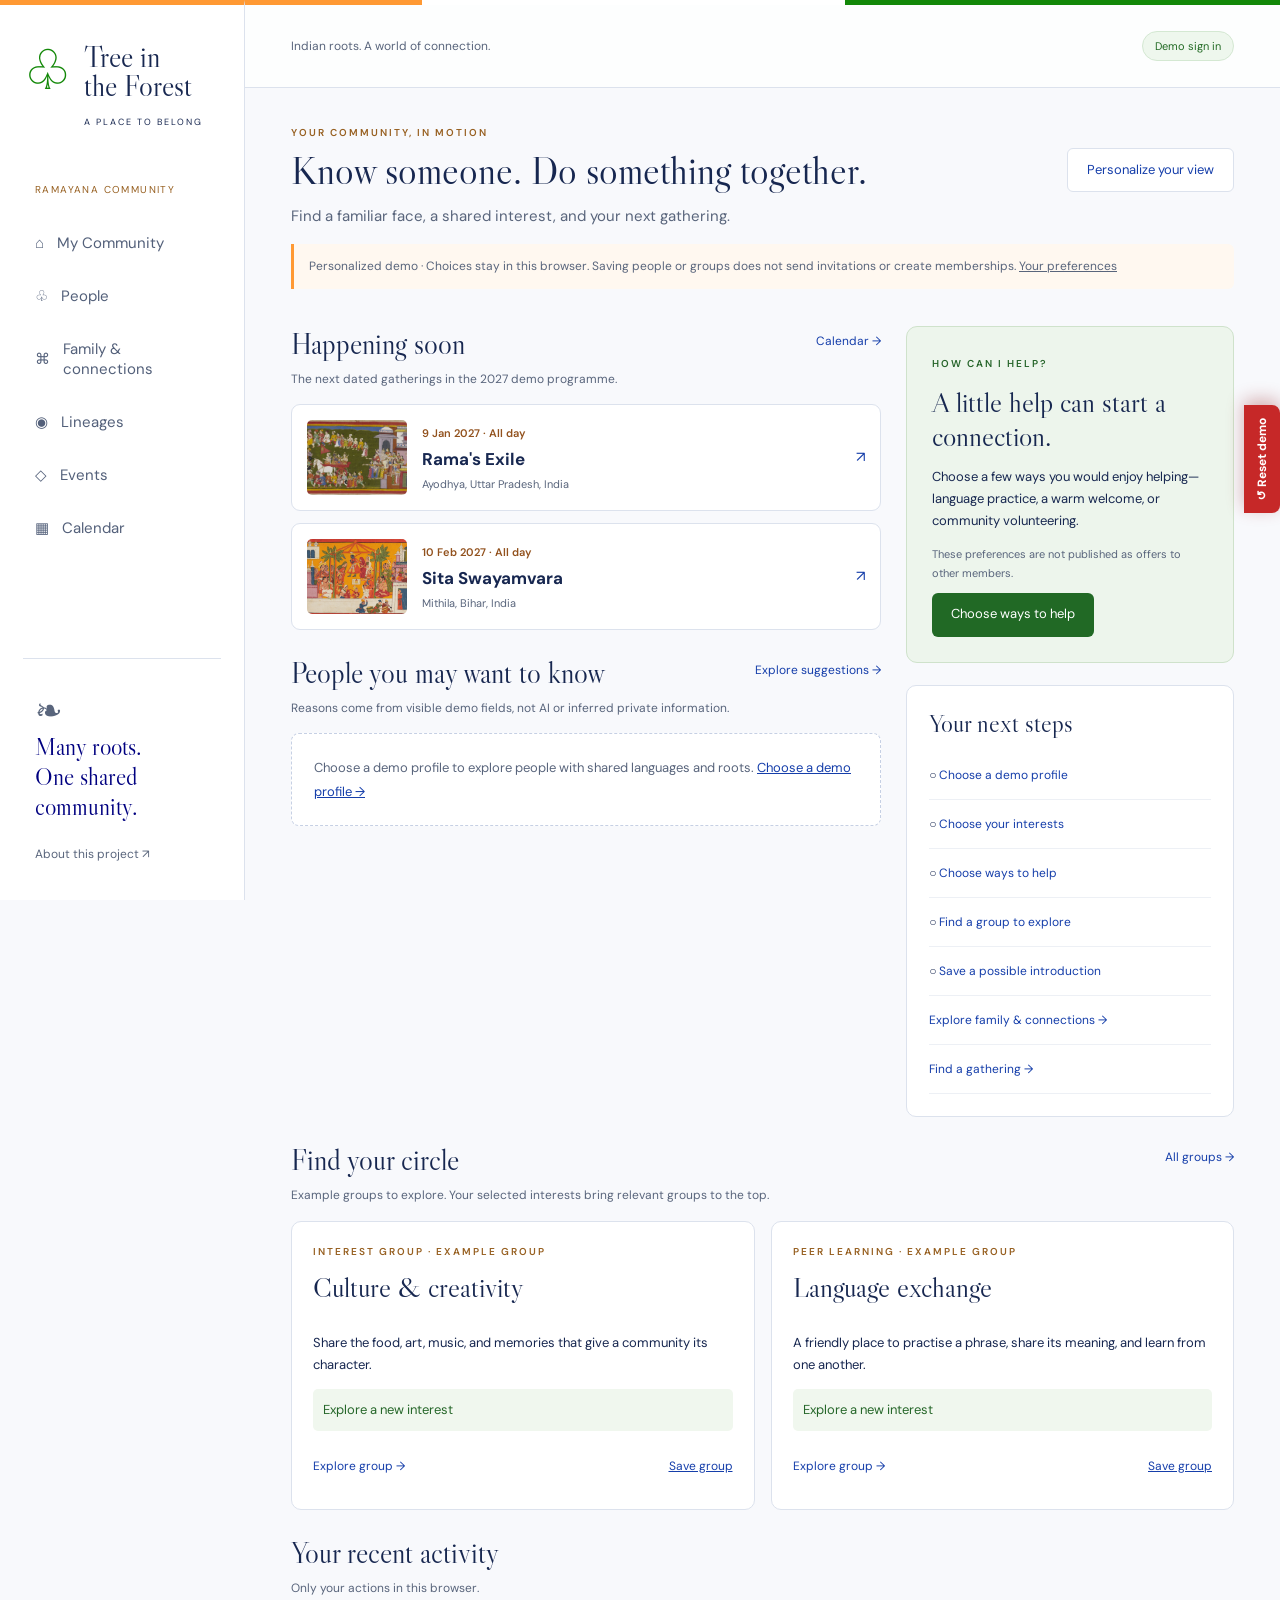
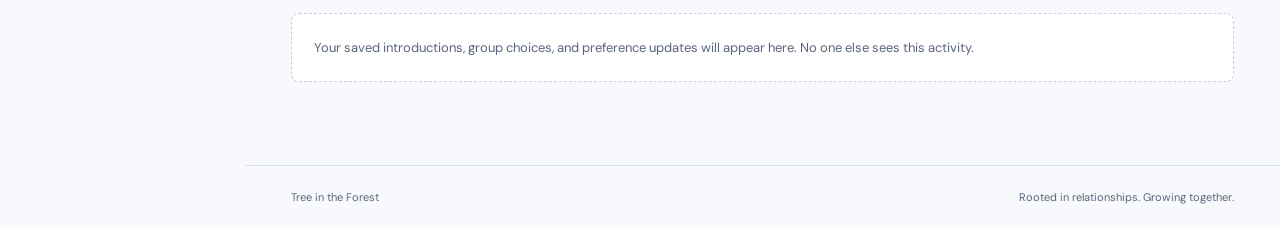
==== index.html @ f49276db "Publish simulated member sessions and resettable demo profile" ====
<!doctype html>
<html lang="en"><head><meta charset="utf-8"><meta name="viewport" content="width=device-width, initial-scale=1"><meta name="theme-color" content="#153eaa"><meta name="description" content="Tree in the Forest — explore people, relationships, and gatherings through a Ramayana community demo."><title>Tree in the Forest · Community</title><link rel="icon" href="./favicon.svg" type="image/svg+xml"><link rel="stylesheet" href="./styles.css"><script src="./community-core.js" defer></script><script src="./engagement.js" defer></script><script src="./app.js" defer></script></head>
<body><a class="skip" href="#main">Skip to content</a><button class="reset-tab" id="reset-demo-tab" type="button" title="Clear this browser's simulated session and return to the original demo baseline">↺ <span>Reset demo</span></button><aside class="sidebar"><a href="#home" class="brand"><span class="brand-icon">♧</span><span>Tree in<br>the Forest<small>A PLACE TO BELONG</small></span></a><div class="community-label">RAMAYANA COMMUNITY</div><nav aria-label="Main navigation"><a href="#home">⌂ <span>My Community</span></a><a href="#people">♧ <span>People</span></a><a href="#connections">⌘ <span>Family & connections</span></a><a href="#groups">◉ <span>Lineages</span></a><a href="#events">◇ <span>Events</span></a><a href="#calendar">▦ <span>Calendar</span></a></nav><div class="sidebar-bottom"><span class="seed">❧</span><p>Many roots.<br>One shared community.</p><a href="#about">About this project ↗</a></div></aside><div class="workspace"><header><span>Indian roots. A world of connection.</span><a href="#login" class="demo-pill" id="demo-auth-link"><i></i> Demo sign in</a></header><main id="main" tabindex="-1"><p>Loading your community…</p></main><footer>Tree in the Forest <span>Rooted in relationships. Growing together.</span></footer></div></body></html>
---- styles.css ----
@import url('https://fonts.googleapis.com/css2?family=DM+Sans:wght@400;500;600;700&family=Libre+Caslon+Display&display=swap');
:root{--green:#244d3e;--ink:#263e34;--muted:#68746b;--line:#dfe4da;--paper:#f7f8f2;--cream:#eef1e5}*{box-sizing:border-box}body{margin:0;background:var(--paper);color:var(--ink);font:15px 'DM Sans',sans-serif}a{color:inherit;text-decoration:none}button,input,select{font:inherit}button,a,input,select{touch-action:manipulation}button{cursor:pointer}button:focus-visible,a:focus-visible,input:focus-visible,select:focus-visible{outline:3px solid #ac713f;outline-offset:4px}.sidebar{width:245px;position:fixed;inset:0 auto 0 0;padding:38px 23px;background:#f0f2e9;border-right:1px solid var(--line);display:flex;flex-direction:column}.brand{display:flex;gap:12px;font-family:'Libre Caslon Display',Georgia,serif;font-size:29px;line-height:1}.brand-icon{font-size:55px}.brand small{display:block;font:9px 'DM Sans',sans-serif;letter-spacing:2px;margin-top:15px}.community-label{font-size:10px;letter-spacing:1.4px;margin:55px 12px 18px;color:var(--muted)}nav a{display:flex;align-items:center;gap:13px;padding:14px 12px;margin:5px 0;border-radius:7px;color:#59665c}nav a.active{background:#dfe7d7;color:var(--green);font-weight:600}.sidebar-bottom{margin-top:auto;padding:30px 12px 0;border-top:1px solid var(--line);font-size:12px;color:var(--muted)}.sidebar-bottom p{font:24px/1.25 'Libre Caslon Display',Georgia,serif;color:var(--green)}.seed{font-size:33px}.workspace{margin-left:245px}header{height:83px;border-bottom:1px solid var(--line);padding:0 46px;display:flex;align-items:center;justify-content:space-between;font-size:12px;color:var(--muted)}.demo-pill,.tag{border:1px solid #d7dfcf;border-radius:30px;padding:7px 12px;font-size:11px;background:#eff3e8}.demo-pill i{display:inline-block;width:6px;height:6px;background:#6b8653;border-radius:50%;margin-right:6px}main{max-width:1400px;margin:auto;padding:38px 46px 70px;min-height:80vh}.eyebrow{font-size:10px;font-weight:600;letter-spacing:2px;text-transform:uppercase;color:#687958}h1,h2,h3,p{margin-top:0}h1{font:48px/1.1 'Libre Caslon Display',Georgia,serif;margin-bottom:12px}h2{font:30px 'Libre Caslon Display',Georgia,serif;margin-bottom:8px}h3{font-size:16px}.sub{color:var(--muted);line-height:1.7}.hero{margin-top:28px;background:#e7ecd9;min-height:270px;border:1px solid #dce3ce;border-radius:12px;display:flex;overflow:hidden;position:relative;padding:35px}.hero-copy{position:relative;z-index:1;width:60%}.hero h2{font-size:43px;max-width:400px}.hero p{font-size:13px;max-width:370px;line-height:1.8}.button{display:inline-block;border:0;border-radius:6px;padding:12px 19px;background:var(--green);color:white;font-size:12px}.button.secondary{background:white;border:1px solid var(--line);color:var(--green)}.forest{position:absolute;right:0;bottom:-4px;width:46%;height:100%;color:#527252}.stats{display:grid;grid-template-columns:repeat(4,1fr);margin:24px 0 38px;border:1px solid var(--line);background:#fff;border-radius:10px}.stat{padding:21px 24px;border-right:1px solid var(--line)}.stat:last-child{border:0}.stat strong{display:block;font:33px 'Libre Caslon Display',Georgia,serif}.stat span{font-size:11px;color:var(--muted)}.section-head{display:flex;align-items:center;justify-content:space-between;gap:16px;margin:32px 0 18px}.section-head a{font-size:12px}.cards{display:grid;grid-template-columns:repeat(3,minmax(0,1fr));gap:16px}.person,.event,.group{background:#fff;border:1px solid var(--line);border-radius:10px;padding:24px;text-align:left;transition:transform .2s,border-color .2s}.person:hover,.event:hover,.group:hover{transform:translateY(-3px);border-color:#82977b}.avatar{width:52px;height:52px;display:flex;align-items:center;justify-content:center;border-radius:50%;background:#e8eddd;color:#476044;font:23px Georgia,serif;margin-bottom:18px}.person:nth-child(3n+2) .avatar{background:#f0e6dc;color:#8b6546}.person:nth-child(3n) .avatar{background:#e4e9ed;color:#54677a}.person h3{margin-bottom:6px}.person p{font-size:12px;color:var(--muted);margin-bottom:15px}.person .origin{border-top:1px solid #edf0e8;padding-top:15px;font-size:11px;line-height:1.6}.card-bottom{margin-top:17px;font-size:11px;color:#607650;display:flex;justify-content:space-between}.two-col{display:grid;grid-template-columns:1.5fr 1fr;gap:24px}.event{display:flex;gap:18px;margin-bottom:12px;padding:20px}.event-symbol{padding:15px;background:#f0eadd;border-radius:6px;align-self:start;font-size:22px;color:#8a714b}.event h3{margin:0 0 8px}.event p{font-size:12px;color:var(--muted);margin:0 0 8px}.note{padding:24px;background:#edf0e3;border-radius:10px;font-size:13px;line-height:1.8}.filters{display:flex;gap:12px;margin:26px 0;flex-wrap:wrap}input,select{border:1px solid #cfd8c8;background:white;padding:13px;border-radius:6px;color:var(--ink)}input{flex:1;min-width:190px}.results{font-size:12px;color:var(--muted);margin-bottom:18px}.pagination{display:flex;align-items:center;justify-content:center;gap:20px;margin-top:25px}button:disabled{opacity:.4;cursor:default}.edge{padding:18px;background:white;border:1px solid var(--line);margin-bottom:10px;border-radius:8px;line-height:1.7}.edge small{display:block;color:var(--muted);font-size:11px}.edge a{text-decoration:underline}.edge-type{font-size:11px;color:#727d5f;padding:0 12px}dialog{border:1px solid var(--line);border-radius:14px;padding:36px;max-width:650px;width:calc(100% - 32px);max-height:85vh;color:var(--ink)}dialog::backdrop{background:#142c2266;backdrop-filter:blur(3px)}.close{position:absolute;right:15px;top:10px;border:0;background:none;font-size:28px;color:var(--green)}dl{display:grid;grid-template-columns:110px 1fr;gap:12px;font-size:13px;line-height:1.6}dt{color:var(--muted)}dd{margin:0}footer{border-top:1px solid var(--line);padding:24px 46px;font-size:11px;color:var(--muted);display:flex;justify-content:space-between}.skip{position:fixed;top:-60px;background:white;padding:10px;z-index:10}.skip:focus{top:0}.empty{padding:45px;text-align:center;border:1px dashed var(--line);grid-column:1/-1}.about{max-width:760px;line-height:1.9}.about h2{margin-top:30px}@media(min-width:1450px){main{padding-top:50px}.hero{min-height:310px}}@media(max-width:1050px){.sidebar{width:205px;padding:28px 14px}.workspace{margin-left:205px}main{padding:30px 25px}.cards{grid-template-columns:repeat(2,minmax(0,1fr))}.two-col{grid-template-columns:1fr}.hero-copy{width:70%}.forest{opacity:.6}.stat{padding:18px 15px}}@media(max-width:700px){.sidebar{position:static;width:auto;padding:18px}.brand{font-size:23px}.brand-icon{font-size:42px}.brand small{margin-top:7px}.community-label,.sidebar-bottom{display:none}nav{display:flex;overflow:auto;margin-top:15px}nav a{white-space:nowrap;font-size:12px;padding:10px}nav a span{display:inline}.workspace{margin:0}header{height:55px;padding:0 20px}main{padding:28px 20px 45px}h1{font-size:39px}.hero{padding:25px;min-height:295px}.hero-copy{width:100%}.hero h2{font-size:37px}.forest{opacity:.15;width:80%}.stats{grid-template-columns:repeat(2,1fr)}.stat:nth-child(2){border-right:0}.stat:nth-child(-n+2){border-bottom:1px solid var(--line)}.cards{grid-template-columns:1fr}.section-head h2{font-size:27px}footer{padding:20px;gap:20px;line-height:1.6}.filters{flex-direction:column}dl{grid-template-columns:90px 1fr}}
/* Indian tricolour accents, with Indian blue as the primary interaction colour. */
:root{--green:#153eaa;--ink:#172750;--muted:#59657c;--line:#dce2ed;--paper:#f8f9fc;--cream:#fff3e6;--saffron:#ff9933;--india-green:#138808;--navy:#000080}
body{border-top:5px solid transparent;border-image:linear-gradient(90deg,#ff9933 0 33%,#fff 33% 66%,#138808 66%) 1}.sidebar{background:#fff;border-top:5px solid var(--saffron)}.brand-icon{color:var(--india-green)}.community-label,.eyebrow{color:#976021}nav a{color:#53607a}nav a.active{background:#edf2ff;color:var(--green);box-shadow:inset 3px 0 var(--green)}nav a:hover{background:#f3f5fb}.sidebar-bottom p{color:var(--navy)}header{background:#ffffffc9}.demo-pill,.tag{background:#eef7ed;color:#226a24;border-color:#d4e8d2}.demo-pill i{background:var(--india-green)}h1{max-width:880px}.hero{background:var(--navy);color:#fff;padding:0;min-height:320px;border:0;box-shadow:0 16px 45px #00008015}.hero-copy{width:56%;padding:35px}.hero .eyebrow{color:#ffb568}.hero h2{font-size:46px}.hero .button{background:var(--saffron);color:#172750;font-weight:700}.hero-art{position:absolute;right:0;top:0;width:44%;height:100%;object-fit:cover;object-position:center}.hero-copy:after{content:'';position:absolute;right:-25px;top:0;height:100%;width:50px;background:var(--navy);clip-path:polygon(0 0,100% 0,0 100%)}.button{font-size:13px;min-height:44px;transition:background .2s,transform .2s}.button:hover{background:#092c88;transform:translateY(-1px)}.button.secondary:hover{background:#edf2ff}.hero .button:hover{background:#ffb76f}.welcome-path{display:flex;align-items:center;gap:18px;padding:24px 0;border-bottom:1px solid var(--line);flex-wrap:wrap}.welcome-path>div{flex:1;min-width:220px}.welcome-path strong{font-size:15px}.welcome-path p{font-size:12px;color:var(--muted);margin:6px 0 0}.welcome-path>a{font-size:12px;color:var(--green);padding:10px 0;font-weight:600}.stat strong{color:var(--green)}.stat:first-child{border-top:3px solid var(--saffron)}.stat:nth-child(2){border-top:3px solid var(--green)}.stat:nth-child(3){border-top:3px solid var(--india-green)}.stat:nth-child(4){border-top:3px solid var(--saffron)}.avatar{background:#edf2ff;color:var(--green)}.person:nth-child(3n+2) .avatar{background:#fff1df;color:#9b5714}.person:nth-child(3n) .avatar{background:#ecf7e9;color:#23732a}.person:hover,.group:hover,.event:hover{border-color:#91a9e9;box-shadow:0 8px 24px #1739850c}.card-bottom{color:var(--green)}.note{background:#eef3ff;border:1px solid #dde6fa}.edge-type{color:var(--green)}.event-grid{display:grid;grid-template-columns:repeat(2,minmax(0,1fr));gap:24px}.event{display:block;padding:0;overflow:hidden;margin:0 0 18px}.event-image{display:block;position:relative;overflow:hidden;aspect-ratio:16/9;background:#e9edf4}.event-image img{width:100%;height:100%;object-fit:cover;transition:transform .4s}.event:hover img{transform:scale(1.035)}.image-label{position:absolute;bottom:14px;left:16px;background:#000080;color:white;font-size:9px;font-weight:600;letter-spacing:1.5px;padding:7px 10px;border-radius:3px}.event-body{padding:23px}.event h3{font:28px 'Libre Caslon Display',Georgia,serif}.event h3 a:hover{text-decoration:underline}.event .event-date{color:#96501a;font-size:12px;font-weight:600;margin-bottom:12px}.event-date span{color:var(--muted);font-weight:400}.event .card-bottom{padding-top:14px;border-top:1px solid var(--line);gap:12px}.schedule-note{font-size:13px;color:var(--muted);display:flex;align-items:center;gap:8px}.event-filters{align-items:center;justify-content:space-between;background:white;border:1px solid var(--line);padding:16px;border-radius:10px}.event-filters label{display:flex;align-items:center;gap:12px;font-size:13px}.saved-filter input{min-width:20px;width:20px;height:20px;accent-color:var(--green)}.calendar-month{margin:30px 0 40px}.calendar-month h2{padding-bottom:12px;border-bottom:2px solid var(--saffron)}.calendar-month h2 span{color:var(--muted);font-size:20px}.agenda-row{display:flex;align-items:center;gap:20px;padding:17px 0;border-bottom:1px solid var(--line)}.agenda-row:hover{background:#edf2ff}.agenda-row time{font-size:28px;color:var(--green);text-align:center;min-width:55px}.agenda-row time small{display:block;font-size:11px;text-transform:uppercase}.agenda-row img{object-fit:cover;border-radius:6px}.agenda-row h3{margin:0 0 6px}.agenda-row p{font-size:12px;color:var(--muted);margin:0}.agenda-row>span{margin-left:auto}.event-art{margin:25px 0}.event-art img{display:block;width:100%;height:440px;object-fit:contain;background:#f0eee9;border-radius:12px}.event-art figcaption{font-size:11px;color:var(--muted);margin-top:10px}.event-detail-grid{display:grid;grid-template-columns:1.2fr 1fr;gap:30px;margin:30px 0}.date-chips{display:flex;flex-wrap:wrap;gap:10px;margin:20px 0}.date-chips time{padding:10px 13px;background:#fff;border:1px solid var(--line);border-left:3px solid var(--india-green);border-radius:5px;font-size:12px}.inline-help{display:flex;gap:8px;align-items:center;font-size:13px;color:var(--muted)}.help-wrap{position:relative;display:inline-flex;vertical-align:middle}.help{width:30px;height:30px;border:1px solid #bcc9e8;border-radius:50%;color:var(--green);background:#fff;font-size:13px;font-weight:bold}.tooltip{position:absolute;top:calc(100% + 9px);left:0;width:250px;max-width:70vw;padding:13px 15px;background:#142451;color:white;border-radius:7px;box-shadow:0 8px 24px #0002;font-size:12px;line-height:1.7;font-weight:400;z-index:20;visibility:hidden;opacity:0;transition:opacity .15s}.help-wrap:not(.dismissed):hover .tooltip,.help-wrap:not(.dismissed):focus-within .tooltip,.help[aria-expanded=true]+.tooltip{visibility:visible;opacity:1}.event-filters .tooltip{left:auto;right:0}main{animation:appear .35s ease-out}@keyframes appear{from{opacity:.7;transform:translateY(7px)}to{opacity:1;transform:translateY(0)}}@media(max-width:1050px){.hero h2{font-size:39px}.hero-copy{padding:27px}.event-detail-grid{grid-template-columns:1fr}.two-col .event-image{aspect-ratio:2/1}}@media(max-width:700px){.hero{display:flex;flex-direction:column}.hero-copy{width:100%;padding:25px}.hero-copy:after{display:none}.hero-art{position:static;width:100%;height:210px}.hero h2{font-size:39px}.welcome-path{gap:6px 20px}.welcome-path>div{flex-basis:100%;margin-bottom:10px}.event-grid{grid-template-columns:1fr}.event-filters{align-items:stretch;gap:16px}.event-filters .help-wrap{align-self:start}.event-filters .tooltip{left:0;right:auto}.event-art img{height:280px}.agenda-row{gap:10px}.agenda-row img{width:65px;height:55px}.agenda-row time{min-width:42px}.agenda-row h3{font-size:14px}.agenda-row p{font-size:11px}.schedule-note{flex-wrap:wrap}.hero h2{max-width:none}.event-detail-grid .tooltip{left:auto;right:0}}@media(prefers-reduced-motion:reduce){*,*:before,*:after{animation:none!important;transition:none!important;scroll-behavior:auto!important}.person:hover,.event:hover,.group:hover,.button:hover{transform:none}.event:hover img{transform:none}}
/* Phase 1: working community dashboard, reusing the established palette. */
.dashboard-heading{display:flex;align-items:start;justify-content:space-between;gap:24px}.dashboard-heading h1{font-size:39px;max-width:610px}.dashboard-heading .button{flex-shrink:0;margin-top:22px}.demo-context{font-size:12px;line-height:1.7;color:var(--muted);padding:12px 15px;border-left:3px solid #ff9933;background:#fff8f0;border-radius:0 6px 6px 0}.demo-context a{text-decoration:underline;white-space:nowrap}.storage-status{font-size:12px;color:var(--green);line-height:1.6}.storage-status:empty{display:none}.dashboard-layout{display:grid;grid-template-columns:minmax(0,1.8fr) minmax(250px,1fr);gap:25px;align-items:start}.dashboard-section{min-width:0}.dashboard-section .section-head{align-items:start;margin:25px 0 15px}.dashboard-section .section-head h2{font-size:29px}.dashboard-section .section-head p{font-size:12px;line-height:1.6;color:var(--muted);margin:6px 0 0;max-width:560px}.dashboard-section .section-head>a{flex-shrink:0;padding-top:7px;color:var(--green)}.dashboard-aside{padding-top:25px}.suggestion-grid{display:grid;grid-template-columns:repeat(2,minmax(0,1fr));gap:16px}.suggestion-card,.community-group-card,.saved-introduction{background:#fff;padding:21px;border:1px solid var(--line);border-radius:10px;min-width:0}.member-heading{display:flex;align-items:center;gap:12px}.member-heading .avatar{width:43px;height:43px;font-size:18px;flex-shrink:0;margin:0}.member-heading h3{font-size:15px;margin:0 0 5px}.member-heading p{font-size:11px;color:var(--muted);margin:0}.match-reasons{padding-left:18px;color:#52617c;font-size:12px;line-height:1.8;margin:18px 0}.action-row{display:flex;align-items:center;gap:12px;flex-wrap:wrap}.action-row>a{font-size:12px;color:var(--green)}.text-button{background:none;border:0;color:var(--green);text-decoration:underline;font-size:12px;padding:10px 0;min-height:44px;text-align:left}.next-event{display:flex;align-items:center;gap:15px;background:white;padding:15px;border:1px solid var(--line);border-radius:9px;margin-bottom:12px;transition:border-color .2s}.next-event:hover{border-color:var(--green)}.next-event img{object-fit:cover;border-radius:5px;flex-shrink:0}.next-event time{font-size:11px;color:#92521e;font-weight:600}.next-event h3{font-size:17px;margin:6px 0}.next-event p{font-size:11px;color:var(--muted);margin:0;line-height:1.5}.next-event>span{margin-left:auto;color:var(--green)}.contribution-card{padding:25px;background:#edf5ec;border:1px solid #cfe2cb;border-radius:11px}.contribution-card .eyebrow{color:#27652b}.contribution-card h3{font:28px 'Libre Caslon Display',Georgia,serif;margin:13px 0}.contribution-card p{font-size:13px;line-height:1.7}.contribution-card .subtle{font-size:11px;color:var(--muted)}.contribution-card .button{background:#216925}.next-steps{margin-top:22px;border:1px solid var(--line);border-radius:10px;background:white;padding:22px}.next-steps h2{font-size:25px}.next-steps ul{padding:0;list-style:none;font-size:12px;line-height:1.5;margin:12px 0 0}.next-steps li{border-bottom:1px solid #edf0f5;padding:10px 0}.next-steps a{display:inline-block;padding:5px 0;color:var(--green)}.community-group-card h3{font:28px 'Libre Caslon Display',Georgia,serif}.community-group-card>p:not(.eyebrow){font-size:13px;line-height:1.7}.community-group-card .group-match{font-size:12px;color:#26672a;background:#f0f7ee;padding:10px;border-radius:5px}.community-group-card .eyebrow{line-height:1.7}.community-group-card .action-row{justify-content:space-between}.quiet-empty{padding:22px;background:#fff;border:1px dashed #c6d0e4;border-radius:8px;color:var(--muted);font-size:13px;line-height:1.8;grid-column:1/-1}.quiet-empty a{text-decoration:underline;color:var(--green)}.local-activity{padding:0;list-style:none;border-top:1px solid var(--line)}.local-activity li{display:flex;justify-content:space-between;gap:20px;border-bottom:1px solid var(--line);padding:17px 0;font-size:13px}.local-activity time{font-size:11px;color:var(--muted);white-space:nowrap}.preferences-form{max-width:850px}.preferences-form fieldset{border:1px solid var(--line);background:white;border-radius:10px;padding:24px;margin:28px 0}.preferences-form legend{padding:0 8px;font-weight:600}.preferences-form p{font-size:13px;color:var(--muted);line-height:1.7}.preferences-form label[for]{display:block;font-size:12px;margin:15px 0 8px}.preferences-form select{max-width:100%;width:360px}.choice-grid{display:grid;grid-template-columns:repeat(3,minmax(0,1fr));gap:10px}.choice{display:flex;align-items:center;gap:10px;border:1px solid var(--line);border-radius:6px;padding:11px;font-size:12px;line-height:1.4;cursor:pointer;min-height:48px}.choice:has(input:checked){background:#edf2ff;border-color:#91a9e9}.choice input{flex:0 0 18px;min-width:18px;width:18px;height:18px;margin:0;accent-color:var(--green)}#preferences-status{font-size:13px;line-height:1.7;color:var(--green)}.reset-preferences{margin-top:35px;border-top:1px solid var(--line);padding-top:25px}.reset-preferences h2{font-size:25px}.reset-preferences p{font-size:13px;color:var(--muted)}.directory-actions{display:flex;gap:20px;flex-wrap:wrap;padding:12px 0 20px;font-size:13px;color:var(--green)}.directory-actions a{min-height:30px;padding:5px 0}.saved-introduction h3{line-height:1.5}#community-preferences .action-row>a{padding:14px 0}@media(max-width:1200px){.dashboard-layout{grid-template-columns:1fr}.dashboard-aside{display:grid;grid-template-columns:1fr 1fr;gap:20px;padding-top:5px}.next-steps{margin:0}.dashboard-heading{flex-wrap:wrap;gap:0}.dashboard-heading .button{margin:0 0 20px}}@media(max-width:700px){.dashboard-heading h1{font-size:35px}.suggestion-grid,.dashboard-aside{grid-template-columns:1fr}.dashboard-section .section-head{flex-wrap:wrap;gap:5px}.dashboard-section .section-head>a{min-height:36px;padding:6px 0}.next-event{gap:12px;padding:12px}.next-event img{width:74px;height:65px}.next-event h3{font-size:15px}.choice-grid{grid-template-columns:repeat(2,minmax(0,1fr))}.preferences-form fieldset{padding:17px}.local-activity li{font-size:12px}.demo-context a{white-space:normal}}@media(max-width:380px){.choice-grid{grid-template-columns:1fr}.next-event img{width:58px}}
 .reset-tab{position:fixed;right:0;top:45%;z-index:30;border:0;border-radius:8px 0 0 8px;background:#c62828;color:#fff;padding:13px 10px;box-shadow:0 5px 18px #8d141455;font-size:12px;font-weight:700;writing-mode:vertical-rl;transform:rotate(180deg);cursor:pointer}.reset-tab:hover{background:#a51f1f}.reset-tab:focus-visible{outline-color:#ffccbc}.login-shell{display:grid;grid-template-columns:minmax(0,1fr) minmax(260px,.8fr);gap:24px;max-width:900px;margin:35px auto}.login-panel,.login-preview{background:#fff;border:1px solid var(--line);border-radius:12px;padding:30px}.login-mark{font-size:52px;color:var(--india-green)}.login-panel h2{font-size:36px}.login-panel label{display:block;font-size:12px;font-weight:600;margin:22px 0 8px}.login-panel select{width:100%;margin-bottom:18px}.login-panel .button{width:100%}.login-note{font-size:11px;color:var(--muted);line-height:1.6;margin-top:18px}.login-preview{background:#edf2ff;border-color:#cfdbfa}.login-preview ul{padding-left:20px;font-size:13px;line-height:2}.profile-layout{display:grid;grid-template-columns:1fr 1fr;gap:25px;margin-top:30px}.profile-card,.profile-edit-form fieldset{background:#fff;border:1px solid var(--line);border-radius:12px;padding:26px}.profile-banner{display:flex;align-items:center;gap:17px;padding-bottom:22px;border-bottom:1px solid var(--line)}.profile-avatar{width:72px;height:72px;display:flex;align-items:center;justify-content:center;border-radius:50%;background:#edf2ff;color:var(--green);font:30px Georgia,serif;flex-shrink:0}.profile-banner h2{font-size:30px;margin:4px 0}.profile-banner p{font-size:12px;color:var(--muted);margin:0}.profile-card dl{margin:25px 0;grid-template-columns:125px 1fr}.profile-disclaimer{font-size:11px;line-height:1.7;color:var(--muted);border-top:1px solid var(--line);padding-top:17px}.profile-edit-form fieldset{margin:0}.profile-edit-form legend{font-weight:600;padding:0 8px}.profile-edit-form fieldset>p{font-size:12px;line-height:1.6;color:var(--muted)}.profile-edit-form label{display:block;font-size:12px;font-weight:600;margin:17px 0 7px}.profile-edit-form input,.profile-edit-form textarea{width:100%;min-width:0}.profile-edit-form textarea{border:1px solid #cfd8c8;border-radius:6px;padding:13px;resize:vertical;color:var(--ink);margin-bottom:18px}.profile-edit-form .button{width:100%}.profile-edit-form #demo-logout{margin-top:16px;width:100%}.profile-actions{display:flex;gap:20px;flex-wrap:wrap;border-top:1px solid var(--line);padding-top:20px;margin-top:25px}.profile-actions a{color:var(--green);font-size:13px;min-height:40px;padding:10px 0}@media(max-width:700px){.reset-tab{top:auto;bottom:18px;right:12px;border-radius:24px;writing-mode:horizontal-tb;transform:none;padding:11px 15px}.reset-tab span{display:inline}.login-shell,.profile-layout{grid-template-columns:1fr;margin-top:25px}.login-panel,.login-preview,.profile-card,.profile-edit-form fieldset{padding:20px}.profile-banner h2{font-size:25px}.profile-card dl{grid-template-columns:105px 1fr}.profile-actions{gap:10px 18px}}
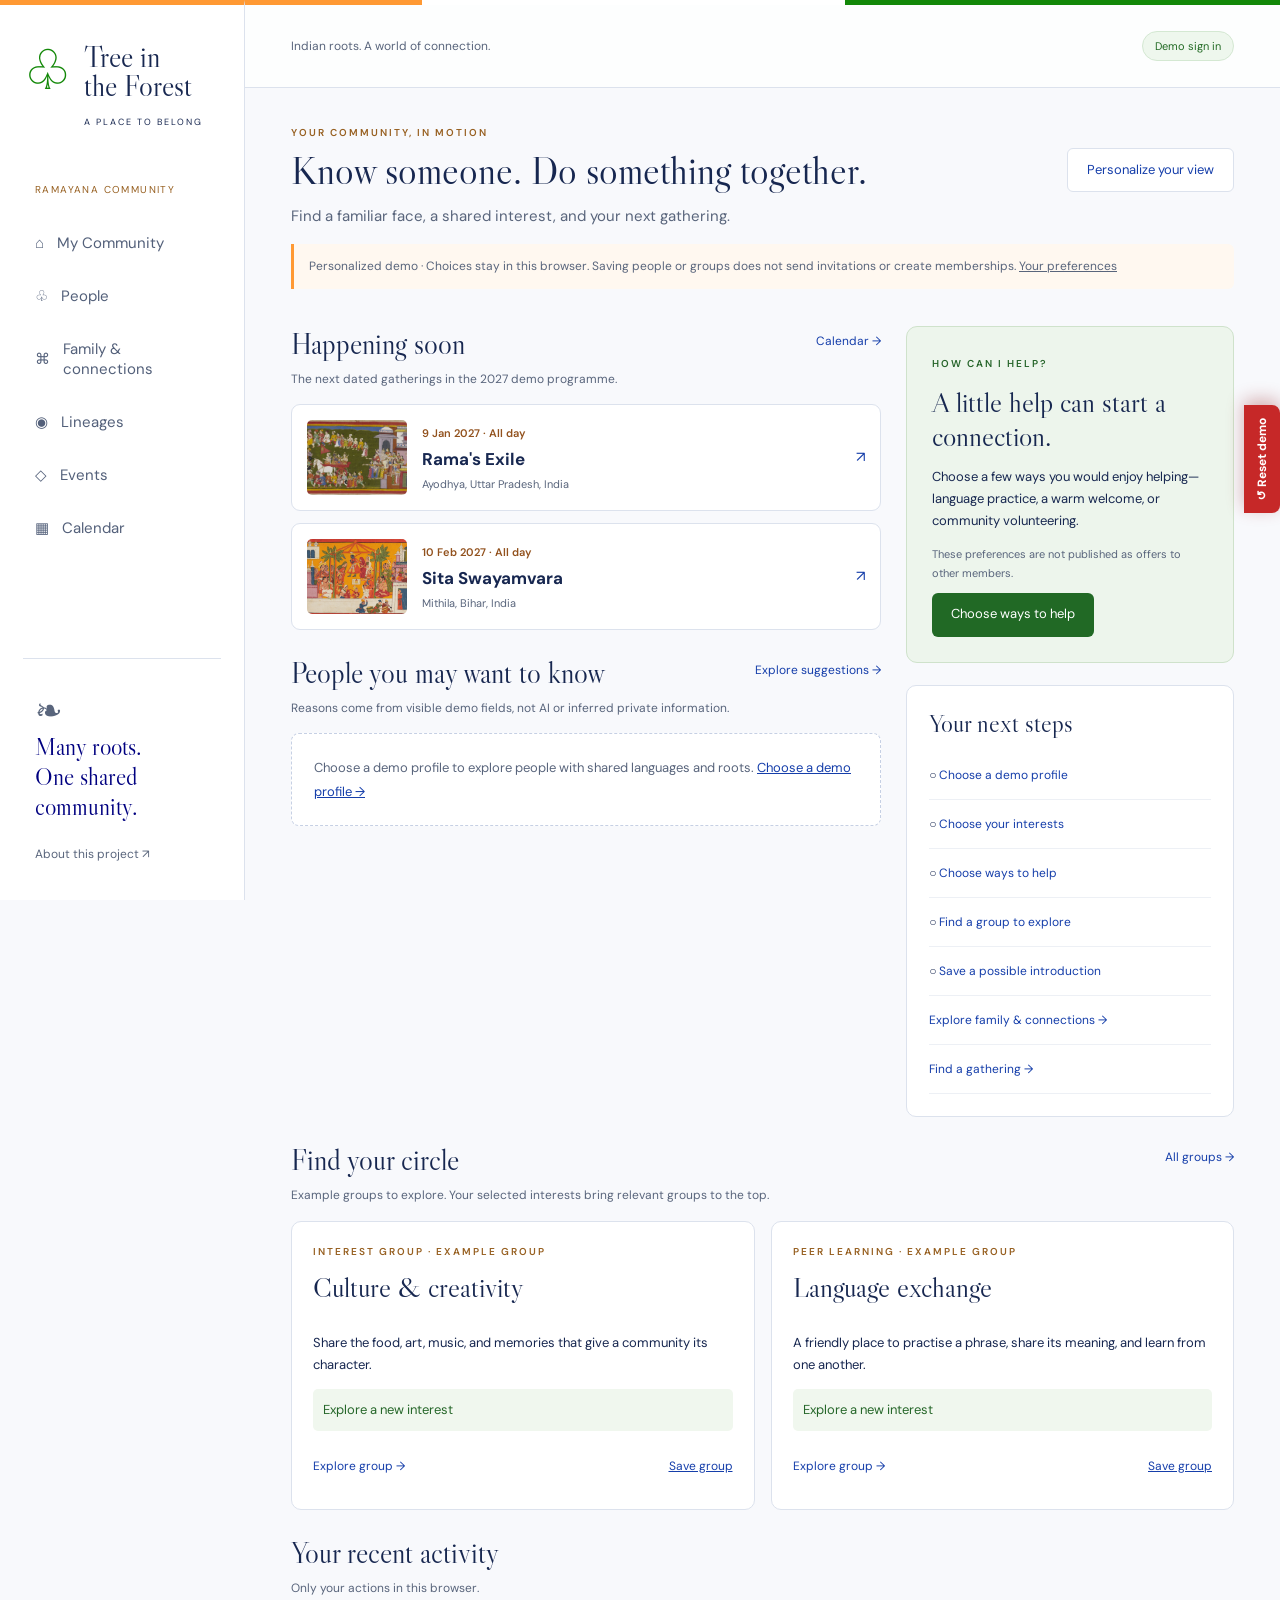
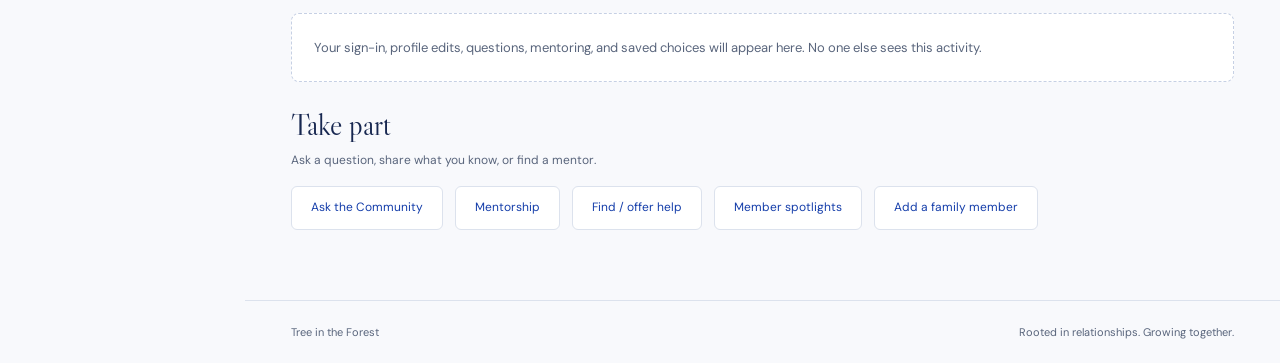
==== commit 809c382e: "Publish engagement foundation and roadmap" ====
--- a/index.html
+++ b/index.html
@@ -1,3 +1,3 @@
 <!doctype html>
-<html lang="en"><head><meta charset="utf-8"><meta name="viewport" content="width=device-width, initial-scale=1"><meta name="theme-color" content="#153eaa"><meta name="description" content="Tree in the Forest — explore people, relationships, and gatherings through a Ramayana community demo."><title>Tree in the Forest · Community</title><link rel="icon" href="./favicon.svg" type="image/svg+xml"><link rel="stylesheet" href="./styles.css"><script src="./community-core.js" defer></script><script src="./engagement.js" defer></script><script src="./app.js" defer></script></head>
+<html lang="en"><head><meta charset="utf-8"><meta name="viewport" content="width=device-width, initial-scale=1"><meta name="theme-color" content="#153eaa"><meta name="description" content="Tree in the Forest — explore people, relationships, and gatherings through a Ramayana community demo."><title>Tree in the Forest · Community</title><link rel="icon" href="./favicon.svg" type="image/svg+xml"><link rel="stylesheet" href="./styles.css"><script src="./community-core.js" defer></script><script src="./member-store.js" defer></script><script src="./member-forms.js" defer></script><script src="./participation-core.js" defer></script><script src="./participation.js" defer></script><link rel="stylesheet" href="./recognition.css"><link rel="stylesheet" href="./help.css"><script src="./recognition-core.js" defer></script><script src="./recognition.js" defer></script><script src="./help-core.js" defer></script><script src="./help.js" defer></script><script src="./engagement.js" defer></script><script src="./app.js" defer></script></head>
 <body><a class="skip" href="#main">Skip to content</a><button class="reset-tab" id="reset-demo-tab" type="button" title="Clear this browser's simulated session and return to the original demo baseline">↺ <span>Reset demo</span></button><aside class="sidebar"><a href="#home" class="brand"><span class="brand-icon">♧</span><span>Tree in<br>the Forest<small>A PLACE TO BELONG</small></span></a><div class="community-label">RAMAYANA COMMUNITY</div><nav aria-label="Main navigation"><a href="#home">⌂ <span>My Community</span></a><a href="#people">♧ <span>People</span></a><a href="#connections">⌘ <span>Family & connections</span></a><a href="#groups">◉ <span>Lineages</span></a><a href="#events">◇ <span>Events</span></a><a href="#calendar">▦ <span>Calendar</span></a></nav><div class="sidebar-bottom"><span class="seed">❧</span><p>Many roots.<br>One shared community.</p><a href="#about">About this project ↗</a></div></aside><div class="workspace"><header><span>Indian roots. A world of connection.</span><a href="#login" class="demo-pill" id="demo-auth-link"><i></i> Demo sign in</a></header><main id="main" tabindex="-1"><p>Loading your community…</p></main><footer>Tree in the Forest <span>Rooted in relationships. Growing together.</span></footer></div></body></html>
--- a/styles.css
+++ b/styles.css
@@ -5,4 +5,18 @@
 body{border-top:5px solid transparent;border-image:linear-gradient(90deg,#ff9933 0 33%,#fff 33% 66%,#138808 66%) 1}.sidebar{background:#fff;border-top:5px solid var(--saffron)}.brand-icon{color:var(--india-green)}.community-label,.eyebrow{color:#976021}nav a{color:#53607a}nav a.active{background:#edf2ff;color:var(--green);box-shadow:inset 3px 0 var(--green)}nav a:hover{background:#f3f5fb}.sidebar-bottom p{color:var(--navy)}header{background:#ffffffc9}.demo-pill,.tag{background:#eef7ed;color:#226a24;border-color:#d4e8d2}.demo-pill i{background:var(--india-green)}h1{max-width:880px}.hero{background:var(--navy);color:#fff;padding:0;min-height:320px;border:0;box-shadow:0 16px 45px #00008015}.hero-copy{width:56%;padding:35px}.hero .eyebrow{color:#ffb568}.hero h2{font-size:46px}.hero .button{background:var(--saffron);color:#172750;font-weight:700}.hero-art{position:absolute;right:0;top:0;width:44%;height:100%;object-fit:cover;object-position:center}.hero-copy:after{content:'';position:absolute;right:-25px;top:0;height:100%;width:50px;background:var(--navy);clip-path:polygon(0 0,100% 0,0 100%)}.button{font-size:13px;min-height:44px;transition:background .2s,transform .2s}.button:hover{background:#092c88;transform:translateY(-1px)}.button.secondary:hover{background:#edf2ff}.hero .button:hover{background:#ffb76f}.welcome-path{display:flex;align-items:center;gap:18px;padding:24px 0;border-bottom:1px solid var(--line);flex-wrap:wrap}.welcome-path>div{flex:1;min-width:220px}.welcome-path strong{font-size:15px}.welcome-path p{font-size:12px;color:var(--muted);margin:6px 0 0}.welcome-path>a{font-size:12px;color:var(--green);padding:10px 0;font-weight:600}.stat strong{color:var(--green)}.stat:first-child{border-top:3px solid var(--saffron)}.stat:nth-child(2){border-top:3px solid var(--green)}.stat:nth-child(3){border-top:3px solid var(--india-green)}.stat:nth-child(4){border-top:3px solid var(--saffron)}.avatar{background:#edf2ff;color:var(--green)}.person:nth-child(3n+2) .avatar{background:#fff1df;color:#9b5714}.person:nth-child(3n) .avatar{background:#ecf7e9;color:#23732a}.person:hover,.group:hover,.event:hover{border-color:#91a9e9;box-shadow:0 8px 24px #1739850c}.card-bottom{color:var(--green)}.note{background:#eef3ff;border:1px solid #dde6fa}.edge-type{color:var(--green)}.event-grid{display:grid;grid-template-columns:repeat(2,minmax(0,1fr));gap:24px}.event{display:block;padding:0;overflow:hidden;margin:0 0 18px}.event-image{display:block;position:relative;overflow:hidden;aspect-ratio:16/9;background:#e9edf4}.event-image img{width:100%;height:100%;object-fit:cover;transition:transform .4s}.event:hover img{transform:scale(1.035)}.image-label{position:absolute;bottom:14px;left:16px;background:#000080;color:white;font-size:9px;font-weight:600;letter-spacing:1.5px;padding:7px 10px;border-radius:3px}.event-body{padding:23px}.event h3{font:28px 'Libre Caslon Display',Georgia,serif}.event h3 a:hover{text-decoration:underline}.event .event-date{color:#96501a;font-size:12px;font-weight:600;margin-bottom:12px}.event-date span{color:var(--muted);font-weight:400}.event .card-bottom{padding-top:14px;border-top:1px solid var(--line);gap:12px}.schedule-note{font-size:13px;color:var(--muted);display:flex;align-items:center;gap:8px}.event-filters{align-items:center;justify-content:space-between;background:white;border:1px solid var(--line);padding:16px;border-radius:10px}.event-filters label{display:flex;align-items:center;gap:12px;font-size:13px}.saved-filter input{min-width:20px;width:20px;height:20px;accent-color:var(--green)}.calendar-month{margin:30px 0 40px}.calendar-month h2{padding-bottom:12px;border-bottom:2px solid var(--saffron)}.calendar-month h2 span{color:var(--muted);font-size:20px}.agenda-row{display:flex;align-items:center;gap:20px;padding:17px 0;border-bottom:1px solid var(--line)}.agenda-row:hover{background:#edf2ff}.agenda-row time{font-size:28px;color:var(--green);text-align:center;min-width:55px}.agenda-row time small{display:block;font-size:11px;text-transform:uppercase}.agenda-row img{object-fit:cover;border-radius:6px}.agenda-row h3{margin:0 0 6px}.agenda-row p{font-size:12px;color:var(--muted);margin:0}.agenda-row>span{margin-left:auto}.event-art{margin:25px 0}.event-art img{display:block;width:100%;height:440px;object-fit:contain;background:#f0eee9;border-radius:12px}.event-art figcaption{font-size:11px;color:var(--muted);margin-top:10px}.event-detail-grid{display:grid;grid-template-columns:1.2fr 1fr;gap:30px;margin:30px 0}.date-chips{display:flex;flex-wrap:wrap;gap:10px;margin:20px 0}.date-chips time{padding:10px 13px;background:#fff;border:1px solid var(--line);border-left:3px solid var(--india-green);border-radius:5px;font-size:12px}.inline-help{display:flex;gap:8px;align-items:center;font-size:13px;color:var(--muted)}.help-wrap{position:relative;display:inline-flex;vertical-align:middle}.help{width:30px;height:30px;border:1px solid #bcc9e8;border-radius:50%;color:var(--green);background:#fff;font-size:13px;font-weight:bold}.tooltip{position:absolute;top:calc(100% + 9px);left:0;width:250px;max-width:70vw;padding:13px 15px;background:#142451;color:white;border-radius:7px;box-shadow:0 8px 24px #0002;font-size:12px;line-height:1.7;font-weight:400;z-index:20;visibility:hidden;opacity:0;transition:opacity .15s}.help-wrap:not(.dismissed):hover .tooltip,.help-wrap:not(.dismissed):focus-within .tooltip,.help[aria-expanded=true]+.tooltip{visibility:visible;opacity:1}.event-filters .tooltip{left:auto;right:0}main{animation:appear .35s ease-out}@keyframes appear{from{opacity:.7;transform:translateY(7px)}to{opacity:1;transform:translateY(0)}}@media(max-width:1050px){.hero h2{font-size:39px}.hero-copy{padding:27px}.event-detail-grid{grid-template-columns:1fr}.two-col .event-image{aspect-ratio:2/1}}@media(max-width:700px){.hero{display:flex;flex-direction:column}.hero-copy{width:100%;padding:25px}.hero-copy:after{display:none}.hero-art{position:static;width:100%;height:210px}.hero h2{font-size:39px}.welcome-path{gap:6px 20px}.welcome-path>div{flex-basis:100%;margin-bottom:10px}.event-grid{grid-template-columns:1fr}.event-filters{align-items:stretch;gap:16px}.event-filters .help-wrap{align-self:start}.event-filters .tooltip{left:0;right:auto}.event-art img{height:280px}.agenda-row{gap:10px}.agenda-row img{width:65px;height:55px}.agenda-row time{min-width:42px}.agenda-row h3{font-size:14px}.agenda-row p{font-size:11px}.schedule-note{flex-wrap:wrap}.hero h2{max-width:none}.event-detail-grid .tooltip{left:auto;right:0}}@media(prefers-reduced-motion:reduce){*,*:before,*:after{animation:none!important;transition:none!important;scroll-behavior:auto!important}.person:hover,.event:hover,.group:hover,.button:hover{transform:none}.event:hover img{transform:none}}
 /* Phase 1: working community dashboard, reusing the established palette. */
 .dashboard-heading{display:flex;align-items:start;justify-content:space-between;gap:24px}.dashboard-heading h1{font-size:39px;max-width:610px}.dashboard-heading .button{flex-shrink:0;margin-top:22px}.demo-context{font-size:12px;line-height:1.7;color:var(--muted);padding:12px 15px;border-left:3px solid #ff9933;background:#fff8f0;border-radius:0 6px 6px 0}.demo-context a{text-decoration:underline;white-space:nowrap}.storage-status{font-size:12px;color:var(--green);line-height:1.6}.storage-status:empty{display:none}.dashboard-layout{display:grid;grid-template-columns:minmax(0,1.8fr) minmax(250px,1fr);gap:25px;align-items:start}.dashboard-section{min-width:0}.dashboard-section .section-head{align-items:start;margin:25px 0 15px}.dashboard-section .section-head h2{font-size:29px}.dashboard-section .section-head p{font-size:12px;line-height:1.6;color:var(--muted);margin:6px 0 0;max-width:560px}.dashboard-section .section-head>a{flex-shrink:0;padding-top:7px;color:var(--green)}.dashboard-aside{padding-top:25px}.suggestion-grid{display:grid;grid-template-columns:repeat(2,minmax(0,1fr));gap:16px}.suggestion-card,.community-group-card,.saved-introduction{background:#fff;padding:21px;border:1px solid var(--line);border-radius:10px;min-width:0}.member-heading{display:flex;align-items:center;gap:12px}.member-heading .avatar{width:43px;height:43px;font-size:18px;flex-shrink:0;margin:0}.member-heading h3{font-size:15px;margin:0 0 5px}.member-heading p{font-size:11px;color:var(--muted);margin:0}.match-reasons{padding-left:18px;color:#52617c;font-size:12px;line-height:1.8;margin:18px 0}.action-row{display:flex;align-items:center;gap:12px;flex-wrap:wrap}.action-row>a{font-size:12px;color:var(--green)}.text-button{background:none;border:0;color:var(--green);text-decoration:underline;font-size:12px;padding:10px 0;min-height:44px;text-align:left}.next-event{display:flex;align-items:center;gap:15px;background:white;padding:15px;border:1px solid var(--line);border-radius:9px;margin-bottom:12px;transition:border-color .2s}.next-event:hover{border-color:var(--green)}.next-event img{object-fit:cover;border-radius:5px;flex-shrink:0}.next-event time{font-size:11px;color:#92521e;font-weight:600}.next-event h3{font-size:17px;margin:6px 0}.next-event p{font-size:11px;color:var(--muted);margin:0;line-height:1.5}.next-event>span{margin-left:auto;color:var(--green)}.contribution-card{padding:25px;background:#edf5ec;border:1px solid #cfe2cb;border-radius:11px}.contribution-card .eyebrow{color:#27652b}.contribution-card h3{font:28px 'Libre Caslon Display',Georgia,serif;margin:13px 0}.contribution-card p{font-size:13px;line-height:1.7}.contribution-card .subtle{font-size:11px;color:var(--muted)}.contribution-card .button{background:#216925}.next-steps{margin-top:22px;border:1px solid var(--line);border-radius:10px;background:white;padding:22px}.next-steps h2{font-size:25px}.next-steps ul{padding:0;list-style:none;font-size:12px;line-height:1.5;margin:12px 0 0}.next-steps li{border-bottom:1px solid #edf0f5;padding:10px 0}.next-steps a{display:inline-block;padding:5px 0;color:var(--green)}.community-group-card h3{font:28px 'Libre Caslon Display',Georgia,serif}.community-group-card>p:not(.eyebrow){font-size:13px;line-height:1.7}.community-group-card .group-match{font-size:12px;color:#26672a;background:#f0f7ee;padding:10px;border-radius:5px}.community-group-card .eyebrow{line-height:1.7}.community-group-card .action-row{justify-content:space-between}.quiet-empty{padding:22px;background:#fff;border:1px dashed #c6d0e4;border-radius:8px;color:var(--muted);font-size:13px;line-height:1.8;grid-column:1/-1}.quiet-empty a{text-decoration:underline;color:var(--green)}.local-activity{padding:0;list-style:none;border-top:1px solid var(--line)}.local-activity li{display:flex;justify-content:space-between;gap:20px;border-bottom:1px solid var(--line);padding:17px 0;font-size:13px}.local-activity time{font-size:11px;color:var(--muted);white-space:nowrap}.preferences-form{max-width:850px}.preferences-form fieldset{border:1px solid var(--line);background:white;border-radius:10px;padding:24px;margin:28px 0}.preferences-form legend{padding:0 8px;font-weight:600}.preferences-form p{font-size:13px;color:var(--muted);line-height:1.7}.preferences-form label[for]{display:block;font-size:12px;margin:15px 0 8px}.preferences-form select{max-width:100%;width:360px}.choice-grid{display:grid;grid-template-columns:repeat(3,minmax(0,1fr));gap:10px}.choice{display:flex;align-items:center;gap:10px;border:1px solid var(--line);border-radius:6px;padding:11px;font-size:12px;line-height:1.4;cursor:pointer;min-height:48px}.choice:has(input:checked){background:#edf2ff;border-color:#91a9e9}.choice input{flex:0 0 18px;min-width:18px;width:18px;height:18px;margin:0;accent-color:var(--green)}#preferences-status{font-size:13px;line-height:1.7;color:var(--green)}.reset-preferences{margin-top:35px;border-top:1px solid var(--line);padding-top:25px}.reset-preferences h2{font-size:25px}.reset-preferences p{font-size:13px;color:var(--muted)}.directory-actions{display:flex;gap:20px;flex-wrap:wrap;padding:12px 0 20px;font-size:13px;color:var(--green)}.directory-actions a{min-height:30px;padding:5px 0}.saved-introduction h3{line-height:1.5}#community-preferences .action-row>a{padding:14px 0}@media(max-width:1200px){.dashboard-layout{grid-template-columns:1fr}.dashboard-aside{display:grid;grid-template-columns:1fr 1fr;gap:20px;padding-top:5px}.next-steps{margin:0}.dashboard-heading{flex-wrap:wrap;gap:0}.dashboard-heading .button{margin:0 0 20px}}@media(max-width:700px){.dashboard-heading h1{font-size:35px}.suggestion-grid,.dashboard-aside{grid-template-columns:1fr}.dashboard-section .section-head{flex-wrap:wrap;gap:5px}.dashboard-section .section-head>a{min-height:36px;padding:6px 0}.next-event{gap:12px;padding:12px}.next-event img{width:74px;height:65px}.next-event h3{font-size:15px}.choice-grid{grid-template-columns:repeat(2,minmax(0,1fr))}.preferences-form fieldset{padding:17px}.local-activity li{font-size:12px}.demo-context a{white-space:normal}}@media(max-width:380px){.choice-grid{grid-template-columns:1fr}.next-event img{width:58px}}
- .reset-tab{position:fixed;right:0;top:45%;z-index:30;border:0;border-radius:8px 0 0 8px;background:#c62828;color:#fff;padding:13px 10px;box-shadow:0 5px 18px #8d141455;font-size:12px;font-weight:700;writing-mode:vertical-rl;transform:rotate(180deg);cursor:pointer}.reset-tab:hover{background:#a51f1f}.reset-tab:focus-visible{outline-color:#ffccbc}.login-shell{display:grid;grid-template-columns:minmax(0,1fr) minmax(260px,.8fr);gap:24px;max-width:900px;margin:35px auto}.login-panel,.login-preview{background:#fff;border:1px solid var(--line);border-radius:12px;padding:30px}.login-mark{font-size:52px;color:var(--india-green)}.login-panel h2{font-size:36px}.login-panel label{display:block;font-size:12px;font-weight:600;margin:22px 0 8px}.login-panel select{width:100%;margin-bottom:18px}.login-panel .button{width:100%}.login-note{font-size:11px;color:var(--muted);line-height:1.6;margin-top:18px}.login-preview{background:#edf2ff;border-color:#cfdbfa}.login-preview ul{padding-left:20px;font-size:13px;line-height:2}.profile-layout{display:grid;grid-template-columns:1fr 1fr;gap:25px;margin-top:30px}.profile-card,.profile-edit-form fieldset{background:#fff;border:1px solid var(--line);border-radius:12px;padding:26px}.profile-banner{display:flex;align-items:center;gap:17px;padding-bottom:22px;border-bottom:1px solid var(--line)}.profile-avatar{width:72px;height:72px;display:flex;align-items:center;justify-content:center;border-radius:50%;background:#edf2ff;color:var(--green);font:30px Georgia,serif;flex-shrink:0}.profile-banner h2{font-size:30px;margin:4px 0}.profile-banner p{font-size:12px;color:var(--muted);margin:0}.profile-card dl{margin:25px 0;grid-template-columns:125px 1fr}.profile-disclaimer{font-size:11px;line-height:1.7;color:var(--muted);border-top:1px solid var(--line);padding-top:17px}.profile-edit-form fieldset{margin:0}.profile-edit-form legend{font-weight:600;padding:0 8px}.profile-edit-form fieldset>p{font-size:12px;line-height:1.6;color:var(--muted)}.profile-edit-form label{display:block;font-size:12px;font-weight:600;margin:17px 0 7px}.profile-edit-form input,.profile-edit-form textarea{width:100%;min-width:0}.profile-edit-form textarea{border:1px solid #cfd8c8;border-radius:6px;padding:13px;resize:vertical;color:var(--ink);margin-bottom:18px}.profile-edit-form .button{width:100%}.profile-edit-form #demo-logout{margin-top:16px;width:100%}.profile-actions{display:flex;gap:20px;flex-wrap:wrap;border-top:1px solid var(--line);padding-top:20px;margin-top:25px}.profile-actions a{color:var(--green);font-size:13px;min-height:40px;padding:10px 0}@media(max-width:700px){.reset-tab{top:auto;bottom:18px;right:12px;border-radius:24px;writing-mode:horizontal-tb;transform:none;padding:11px 15px}.reset-tab span{display:inline}.login-shell,.profile-layout{grid-template-columns:1fr;margin-top:25px}.login-panel,.login-preview,.profile-card,.profile-edit-form fieldset{padding:20px}.profile-banner h2{font-size:25px}.profile-card dl{grid-template-columns:105px 1fr}.profile-actions{gap:10px 18px}}
+.reset-tab{position:fixed;right:0;top:45%;z-index:30;border:0;border-radius:8px 0 0 8px;background:#c62828;color:#fff;padding:13px 10px;box-shadow:0 5px 18px #8d141455;font-size:12px;font-weight:700;writing-mode:vertical-rl;transform:rotate(180deg);cursor:pointer}.reset-tab:hover{background:#a51f1f}.reset-tab:focus-visible{outline-color:#ffccbc}.login-shell{display:grid;grid-template-columns:minmax(0,1fr) minmax(260px,.8fr);gap:24px;max-width:900px;margin:35px auto}.login-panel,.login-preview{background:#fff;border:1px solid var(--line);border-radius:12px;padding:30px}.login-mark{font-size:52px;color:var(--india-green)}.login-panel h2{font-size:36px}.login-panel label{display:block;font-size:12px;font-weight:600;margin:22px 0 8px}.login-panel select{width:100%;margin-bottom:18px}.login-panel .button{width:100%}.login-note{font-size:11px;color:var(--muted);line-height:1.6;margin-top:18px}.login-preview{background:#edf2ff;border-color:#cfdbfa}.login-preview ul{padding-left:20px;font-size:13px;line-height:2}.profile-layout{display:grid;grid-template-columns:1fr 1fr;gap:25px;margin-top:30px}.profile-card,.profile-edit-form fieldset{background:#fff;border:1px solid var(--line);border-radius:12px;padding:26px}.profile-banner{display:flex;align-items:center;gap:17px;padding-bottom:22px;border-bottom:1px solid var(--line)}.profile-avatar{width:72px;height:72px;display:flex;align-items:center;justify-content:center;border-radius:50%;background:#edf2ff;color:var(--green);font:30px Georgia,serif;flex-shrink:0}.profile-banner h2{font-size:30px;margin:4px 0}.profile-banner p{font-size:12px;color:var(--muted);margin:0}.profile-card dl{margin:25px 0;grid-template-columns:125px 1fr}.profile-disclaimer{font-size:11px;line-height:1.7;color:var(--muted);border-top:1px solid var(--line);padding-top:17px}.profile-edit-form fieldset{margin:0}.profile-edit-form legend{font-weight:600;padding:0 8px}.profile-edit-form fieldset>p{font-size:12px;line-height:1.6;color:var(--muted)}.profile-edit-form label{display:block;font-size:12px;font-weight:600;margin:17px 0 7px}.profile-edit-form input,.profile-edit-form textarea{width:100%;min-width:0}.profile-edit-form textarea{border:1px solid #cfd8c8;border-radius:6px;padding:13px;resize:vertical;color:var(--ink);margin-bottom:18px}.profile-edit-form .button{width:100%}.profile-edit-form #demo-logout{margin-top:16px;width:100%}.profile-actions{display:flex;gap:20px;flex-wrap:wrap;border-top:1px solid var(--line);padding-top:20px;margin-top:25px}.profile-actions a{color:var(--green);font-size:13px;min-height:40px;padding:10px 0}@media(max-width:700px){.reset-tab{top:auto;bottom:18px;right:12px;border-radius:24px;writing-mode:horizontal-tb;transform:none;padding:11px 15px}.reset-tab span{display:inline}.login-shell,.profile-layout{grid-template-columns:1fr;margin-top:25px}.login-panel,.login-preview,.profile-card,.profile-edit-form fieldset{padding:20px}.profile-banner h2{font-size:25px}.profile-card dl{grid-template-columns:105px 1fr}.profile-actions{gap:10px 18px}}
+.person-headshot{width:72px;height:72px;object-fit:cover;object-position:center;border-radius:50%;border:3px solid #fff;box-shadow:0 0 0 1px var(--line);margin-bottom:18px}.person-phrase{font-family:'Libre Caslon Display',Georgia,serif!important;font-size:18px!important;line-height:1.35;color:var(--green)!important}.profile-headshot{width:110px;height:110px;object-fit:cover;object-position:center;border-radius:50%;border:4px solid #fff;box-shadow:0 0 0 2px var(--saffron);flex-shrink:0}.catch-phrase{font:28px/1.3 'Libre Caslon Display',Georgia,serif;color:var(--green);padding:20px 0;border-bottom:1px solid var(--line);margin:0}.catch-phrase:first-letter{color:var(--saffron)}
+.detail-profile{display:grid;grid-template-columns:150px 1fr;gap:25px;align-items:center;background:#fff;border:1px solid var(--line);border-radius:12px;padding:25px;margin:25px 0}.detail-headshot{width:140px;height:140px;object-fit:cover;border-radius:50%;border:4px solid #fff;box-shadow:0 0 0 2px var(--saffron)}.profile-disclaimer{font-size:.84rem;color:var(--muted)}
+@media(max-width:700px){.detail-profile{grid-template-columns:1fr;text-align:center}.detail-profile .detail-headshot,.detail-profile .profile-avatar{margin:auto}}
+textarea:focus-visible{outline:3px solid #ac713f;outline-offset:4px}
+.profile-banner>div:last-child{min-width:0;overflow-wrap:anywhere}
+.person h3,.person .origin,.catch-phrase{overflow-wrap:anywhere}
+.local-activity time{flex-shrink:0}
+@media(max-width:500px){.local-activity li{flex-wrap:wrap;gap:6px}.reset-tab{bottom:12px}main{padding-bottom:80px}}
+.medallion-frame{position:relative;display:inline-flex;align-items:center;justify-content:center;border-radius:50%;padding:5px;background:#a66a3a;box-shadow:0 0 0 3px #fff,0 0 0 6px #a66a3a;flex-shrink:0}.medallion-frame .profile-headshot,.medallion-frame .profile-avatar{margin:0}.medallion-frame b{position:absolute;bottom:-9px;left:50%;transform:translateX(-50%);font:700 9px 'DM Sans',sans-serif;letter-spacing:.7px;text-transform:uppercase;color:#fff;background:#7d4b26;border-radius:12px;padding:4px 7px;white-space:nowrap}.medallion-frame.silver{background:#8894a3;box-shadow:0 0 0 3px #fff,0 0 0 6px #8894a3}.medallion-frame.silver b{background:#667384}.medallion-frame.gold{background:#c48a1c;box-shadow:0 0 0 3px #fff,0 0 0 6px #c48a1c}.medallion-frame.gold b{background:#9b6b0f}.medallion-frame.platinum{background:#4b6b9b;box-shadow:0 0 0 3px #fff,0 0 0 6px #4b6b9b}.medallion-frame.platinum b{background:#304d78}.create-member-form{max-width:650px;margin-top:28px}.create-member-form fieldset{margin:0}@media(max-width:700px){.medallion-frame b{bottom:-8px}}
+.family-copy-block{margin-top:22px;padding-top:18px;border-top:1px solid var(--line)}.family-copy-block>label{display:flex!important;align-items:center;gap:10px;font-weight:600}.family-copy-block input[type=checkbox]{min-width:18px;width:18px;flex:none}.family-copy-block [hidden]{display:none}.family-copy-block select,.family-copy-block input:not([type=checkbox]){width:100%;min-width:0}
+.postal-row{display:flex;gap:10px;align-items:center}.postal-row input{min-width:0}.postal-row .button{white-space:nowrap}@media(max-width:500px){.postal-row{display:block}.postal-row .button{width:100%;margin-top:8px}}
+.mentor-grid{display:grid;grid-template-columns:repeat(2,minmax(0,1fr));gap:16px;margin-top:25px}.mentor-card{background:#fff;border:1px solid var(--line);border-radius:10px;padding:24px}.mentor-card h2{font-size:25px;margin:0 0 5px}.mentor-card .member-heading p{font-size:11px;color:var(--muted);margin:0}.mentor-card>p{font-size:13px;line-height:1.7;color:var(--muted);margin:20px 0}.mentor-card .button{min-width:140px}@media(max-width:700px){.mentor-grid{grid-template-columns:1fr}}
+.question-list{display:grid;grid-template-columns:repeat(2,minmax(0,1fr));gap:16px;margin-top:24px}.question-card,.question-compose{background:#fff;border:1px solid var(--line);border-radius:10px;padding:24px}.question-compose{max-width:760px;margin-top:28px}.question-compose label{display:block;font-size:12px;font-weight:600;margin:15px 0 7px}.question-compose input,.question-compose textarea,.question-compose select{width:100%;min-width:0}.question-compose textarea{resize:vertical}.question-meta{display:flex;justify-content:space-between;align-items:center;gap:12px;font-size:11px;color:var(--muted)}.question-card h2{font:25px/1.25 'Libre Caslon Display',Georgia,serif;margin:18px 0 10px}.question-card>p{font-size:13px;line-height:1.7;color:var(--muted)}.question-byline{border-top:1px solid var(--line);padding-top:14px;font-size:11px!important}.question-compose #question-status{font-size:12px;color:var(--green);margin-top:12px}@media(max-width:700px){.question-list{grid-template-columns:1fr}.question-card,.question-compose{padding:19px}}
+.question-card form{display:grid;gap:10px;margin-top:20px}.question-card textarea,#participation-question textarea{min-height:100px;padding:12px;border:1px solid var(--line);border-radius:6px;resize:vertical;font:inherit;max-width:100%;width:100%}#participation-question{display:grid;gap:10px;margin:24px 0;padding:24px;background:white;border:1px solid var(--line);border-radius:10px}#participation-question input,#participation-question select{width:100%;min-width:0}#question-results{display:grid;gap:18px;margin-top:20px}#question-results blockquote{margin:16px 0;padding:12px 18px;border-left:3px solid var(--india-green);background:#f4f8f2;overflow-wrap:anywhere}#question-results blockquote footer{display:block;padding:0;margin:8px 0 0;font-size:12px}#question-results .question-card{overflow-wrap:anywhere}#mentor-preferences>label,#mentor-preferences .choice-grid label{display:flex;align-items:center;gap:10px;min-height:44px;font-size:14px}#mentor-preferences input[type=checkbox]{width:20px;height:20px;min-width:20px;flex-shrink:0}#mentor-results{display:grid;grid-template-columns:repeat(auto-fit,minmax(min(100%,260px),1fr));gap:18px;margin-top:20px}#mentor-results .mentor-card{padding:20px;background:#fff;border:1px solid var(--line);border-radius:10px}#mentor-results li{margin-bottom:8px}#participation-status{min-height:24px}#question-results button,#mentor-preferences button,#participation-question button{min-height:44px}
--- a/recognition.css
+++ b/recognition.css
@@ -0,0 +1 @@
+.recognition-grid{display:grid;grid-template-columns:repeat(auto-fit,minmax(min(100%,300px),1fr));gap:20px;margin:24px 0}.recognition-card{padding:24px;border:1px solid var(--line);border-radius:12px;background:#fff;margin-bottom:16px;overflow-wrap:anywhere}.recognition-card h2{font-size:28px}.recognition-card p{line-height:1.7}.recognition form{display:grid;gap:12px;max-width:720px;margin:22px 0}.recognition input,.recognition select,.recognition textarea{width:100%;min-width:0;font:inherit;padding:12px;border:1px solid var(--line);border-radius:6px}.recognition textarea{resize:vertical}.recognition button{min-height:44px}.recognition button:disabled{opacity:.7;cursor:default}.recognition label{font-weight:600}.recognition a{text-decoration:underline}.recognition #recognition-status{min-height:24px}
--- a/help.css
+++ b/help.css
@@ -0,0 +1,3 @@
+.help-filters{display:grid;grid-template-columns:1fr 1fr 1.5fr;gap:16px;margin:20px 0}.help-filters label{display:grid;gap:8px;font-weight:600}.help-filters select,.help-filters input{width:100%;min-width:0;min-height:44px;padding:10px;border:1px solid var(--line);border-radius:6px;background:white;font:inherit}.help-results{display:grid;grid-template-columns:repeat(auto-fit,minmax(min(100%,270px),1fr));gap:20px}.help-card,.help-prompt{padding:24px;border:1px solid var(--line);border-radius:12px;background:white}.help-card h3{margin-top:0}.help-prompt{margin-top:24px;border-left:4px solid var(--saffron,#e88732)}.help-availability{color:#216344;font-size:.9rem}.help-card li{margin:8px 0}.help-card .button{margin-top:12px}.help-card a{overflow-wrap:anywhere}#help-offer-form select{min-height:44px;margin:10px 0 20px;padding:10px;max-width:100%}@media(max-width:700px){.help-filters{grid-template-columns:1fr}.help-card,.help-prompt{padding:20px}}
+#help-offer-form .choice-grid label{display:flex;align-items:center;gap:10px;min-height:48px;padding:8px;font-size:13px;line-height:1.4}
+#help-offer-form input[type=checkbox]{width:20px;height:20px;min-width:20px;flex:0 0 20px;margin:0;accent-color:var(--green)}
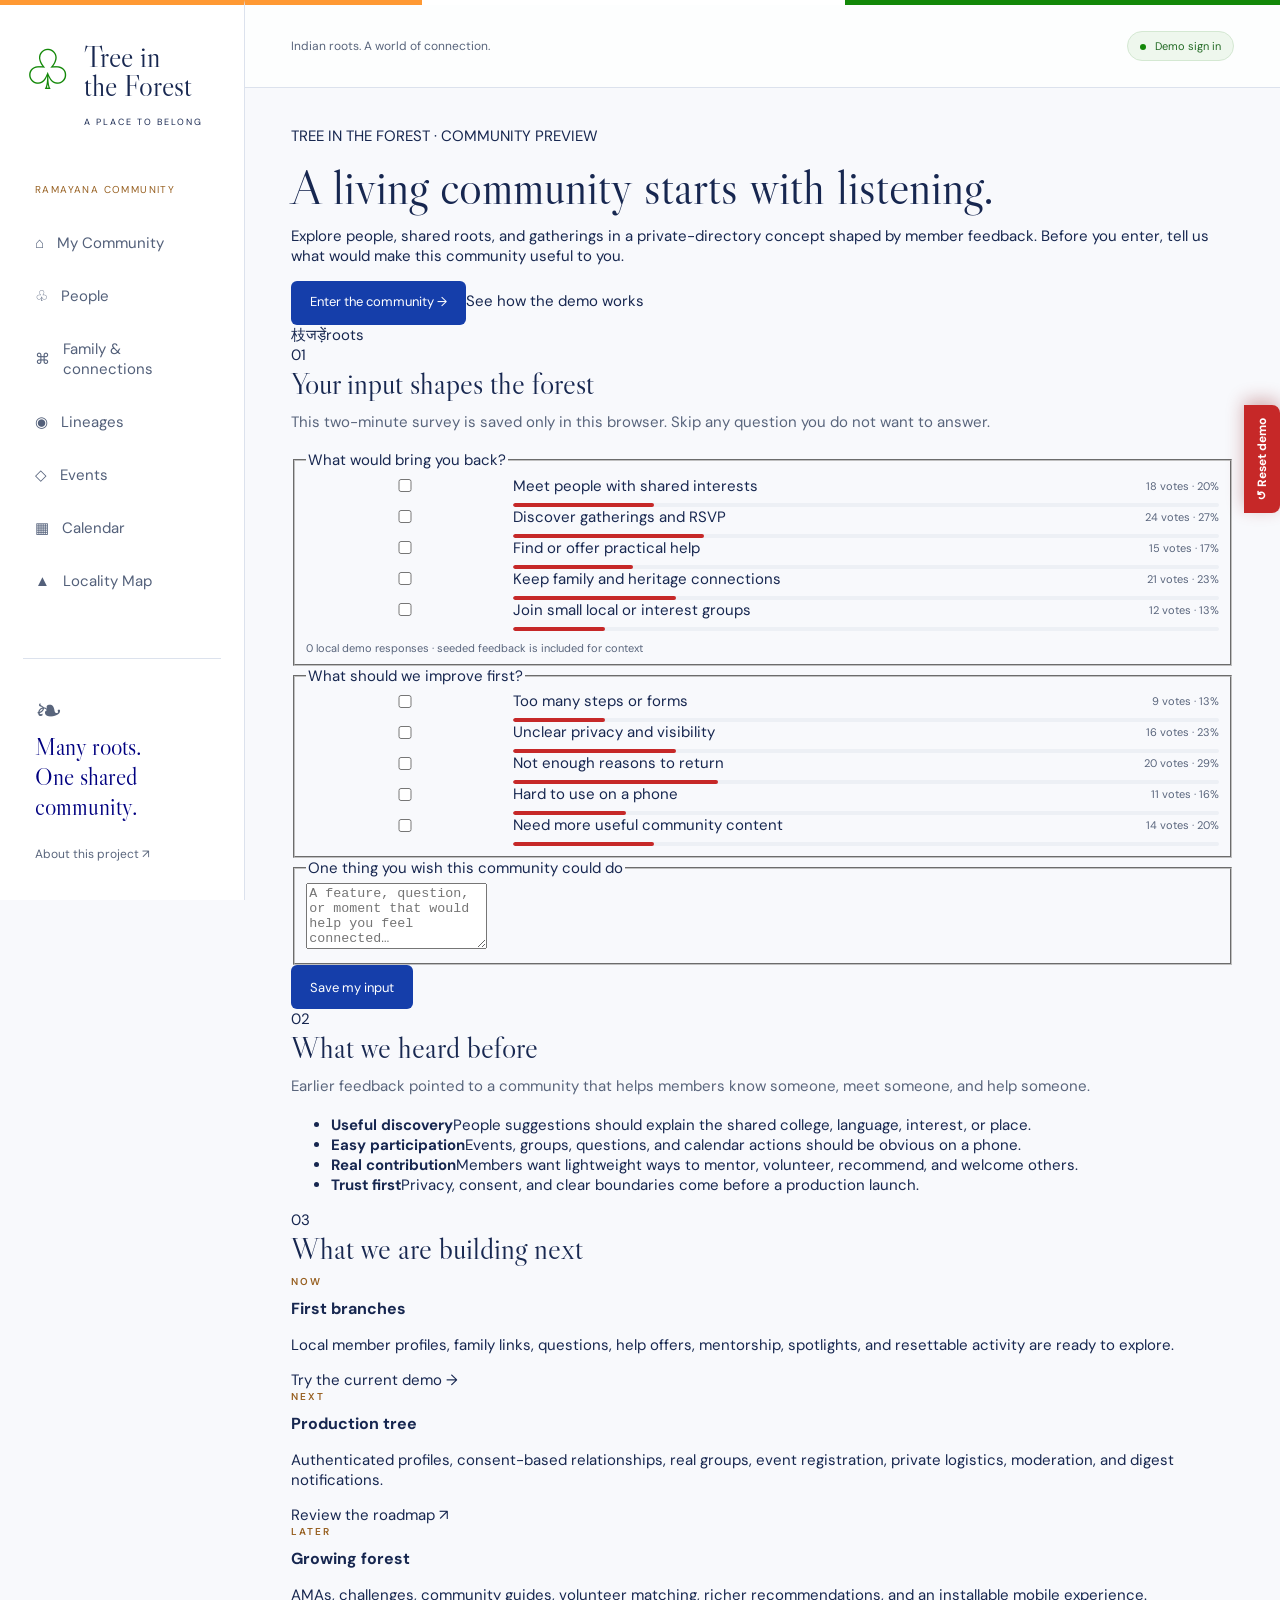
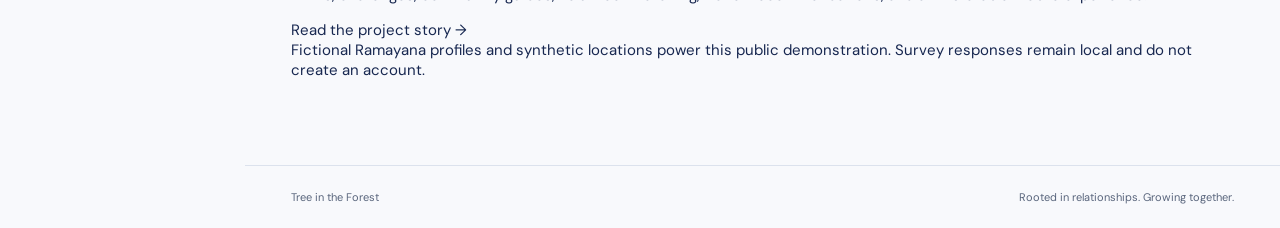
==== commit c34efd3c: "Publish IMRC Oklahoma City convention workflow" ====
--- a/index.html
+++ b/index.html
@@ -1,3 +1,3 @@
 <!doctype html>
-<html lang="en"><head><meta charset="utf-8"><meta name="viewport" content="width=device-width, initial-scale=1"><meta name="theme-color" content="#153eaa"><meta name="description" content="Tree in the Forest — explore people, relationships, and gatherings through a Ramayana community demo."><title>Tree in the Forest · Community</title><link rel="icon" href="./favicon.svg" type="image/svg+xml"><link rel="stylesheet" href="./styles.css"><script src="./community-core.js" defer></script><script src="./member-store.js" defer></script><script src="./member-forms.js" defer></script><script src="./participation-core.js" defer></script><script src="./participation.js" defer></script><link rel="stylesheet" href="./recognition.css"><link rel="stylesheet" href="./help.css"><script src="./recognition-core.js" defer></script><script src="./recognition.js" defer></script><script src="./help-core.js" defer></script><script src="./help.js" defer></script><script src="./engagement.js" defer></script><script src="./app.js" defer></script></head>
+<html lang="en"><head><meta charset="utf-8"><meta name="viewport" content="width=device-width, initial-scale=1"><meta name="theme-color" content="#153eaa"><meta name="description" content="Tree in the Forest — explore people, relationships, and gatherings through a Ramayana community demo."><title>Tree in the Forest · Community</title><link rel="icon" href="./favicon.svg" type="image/svg+xml"><link rel="stylesheet" href="./styles.css"><link rel="stylesheet" href="./convention.css"><script src="./community-core.js" defer></script><script src="./member-store.js" defer></script><script src="./member-forms.js" defer></script><script src="./participation-core.js" defer></script><script src="./participation.js" defer></script><link rel="stylesheet" href="./recognition.css"><link rel="stylesheet" href="./help.css"><script src="./recognition-core.js" defer></script><script src="./recognition.js" defer></script><script src="./help-core.js" defer></script><script src="./help.js" defer></script><script src="./engagement.js" defer></script><script src="./app.js" defer></script></head>
 <body><a class="skip" href="#main">Skip to content</a><button class="reset-tab" id="reset-demo-tab" type="button" title="Clear this browser's simulated session and return to the original demo baseline">↺ <span>Reset demo</span></button><aside class="sidebar"><a href="#home" class="brand"><span class="brand-icon">♧</span><span>Tree in<br>the Forest<small>A PLACE TO BELONG</small></span></a><div class="community-label">RAMAYANA COMMUNITY</div><nav aria-label="Main navigation"><a href="#home">⌂ <span>My Community</span></a><a href="#people">♧ <span>People</span></a><a href="#connections">⌘ <span>Family & connections</span></a><a href="#groups">◉ <span>Lineages</span></a><a href="#events">◇ <span>Events</span></a><a href="#calendar">▦ <span>Calendar</span></a></nav><div class="sidebar-bottom"><span class="seed">❧</span><p>Many roots.<br>One shared community.</p><a href="#about">About this project ↗</a></div></aside><div class="workspace"><header><span>Indian roots. A world of connection.</span><a href="#login" class="demo-pill" id="demo-auth-link"><i></i> Demo sign in</a></header><main id="main" tabindex="-1"><p>Loading your community…</p></main><footer>Tree in the Forest <span>Rooted in relationships. Growing together.</span></footer></div></body></html>
--- a/convention.css
+++ b/convention.css
@@ -0,0 +1,5 @@
+.tree-grid{display:grid;grid-template-columns:repeat(2,minmax(0,1fr));gap:18px;margin:16px 0 24px}.relationship-tree{background:#fff;border:1px solid var(--line);border-radius:10px;padding:20px;min-width:0}.tree-root{display:flex;align-items:center;gap:14px;border-bottom:2px solid #edf2ff;padding-bottom:16px;position:relative}.tree-root:after{content:'';position:absolute;left:35px;bottom:-24px;width:2px;height:22px;background:#cfdaf5}.tree-root h3{margin:0 0 4px}.tree-root p{font-size:12px;color:var(--muted);margin:0}.tree-branches{display:grid;grid-template-columns:repeat(2,minmax(0,1fr));gap:12px;margin-top:28px}.tree-node{border:1px solid var(--line);border-left:4px solid var(--india-green);border-radius:8px;padding:14px;min-width:0;background:#fbfcff}.friends-tree .tree-node{border-left-color:var(--saffron)}.tree-node h4{margin:10px 0 6px;font-size:14px;overflow-wrap:anywhere}.tree-node p{font-size:11px;line-height:1.6;color:var(--muted);margin:0;overflow-wrap:anywhere}.tree-node .medallion-frame{transform:scale(.72);transform-origin:left top;margin-bottom:-8px}.tree-root .medallion-frame{transform:scale(.78);transform-origin:left center;margin-right:-8px}
+.convention-panel{margin-top:30px}.convention-facts,.transport-list,.agenda-grid,.ticket-grid{display:grid;grid-template-columns:repeat(2,minmax(0,1fr));gap:16px;margin:18px 0 30px}.convention-facts article,.transport-list article,.agenda-day,.ticket-card{background:#fff;border:1px solid var(--line);border-radius:10px;padding:20px}.convention-facts ul,.source-list{line-height:1.8}.transport-map{display:grid;grid-template-columns:150px 1fr 150px;grid-template-rows:auto auto auto;gap:12px;align-items:center;background:#fff;border:1px solid var(--line);border-radius:12px;padding:22px;margin:15px 0 24px}.map-node{display:flex;align-items:center;justify-content:center;min-height:110px;border-radius:10px;background:#edf2ff;border:2px solid var(--green);font-weight:700;text-align:center;color:var(--green)}.map-node span{display:block;font-size:11px;font-weight:400;color:var(--muted)}.map-node.hotel{background:#ecf7e9;border-color:var(--india-green);color:#216925}.map-route{position:relative;text-align:center;font-size:12px;color:var(--muted);padding:12px;border-radius:20px;background:#fff8f0;border:1px solid #ffd3a6}.map-route:before,.map-route:after{content:'';position:absolute;top:50%;width:28px;height:2px;background:#ff9933}.map-route:before{left:-28px}.map-route:after{right:-28px}.map-note{grid-column:1/-1;font-size:12px;color:var(--muted);line-height:1.7;border-top:1px solid var(--line);padding-top:12px}
+.venue-map{display:grid;grid-template-columns:repeat(4,minmax(0,1fr));gap:10px;background:#fff;border:1px solid var(--line);border-radius:12px;padding:15px;margin:16px 0 30px}.venue-room{min-height:105px;padding:13px;border-radius:8px;border:1px solid var(--line);background:#fbfcff}.venue-room strong,.venue-room span,.venue-room small{display:block}.venue-room span{font-size:12px;line-height:1.5;margin:8px 0;color:var(--muted)}.venue-room small{font-size:11px;color:var(--green)}.room-0{border-top:4px solid var(--green)}.room-1{border-top:4px solid var(--saffron)}.room-2{border-top:4px solid var(--india-green)}.room-3{border-top:4px solid var(--navy)}.room-4{border-top:4px solid #607d8b}.ticket-card{display:flex;gap:16px;align-items:center}.ticket-card img{border:1px solid var(--line);border-radius:8px;background:white}.ticket-card h3{margin:0 0 6px}.ticket-card p{font-size:11px;color:var(--muted);overflow-wrap:anywhere}.agenda-day ol{padding-left:20px;line-height:1.8}.agenda-pick-grid{display:grid;grid-template-columns:repeat(3,minmax(0,1fr));gap:10px}.agenda-pick-grid small{display:block;margin-top:4px;color:var(--muted)}
+.workflow-steps{display:flex;flex-wrap:wrap;gap:8px;margin:16px 0}.workflow-steps span{border:1px solid var(--line);border-radius:999px;padding:8px 12px;background:#fff;font-size:12px;color:var(--muted)}.workflow-steps .done{background:#ecf7e9;border-color:#b9dfb4;color:#216925}.hotel-booking-card{display:grid;grid-template-columns:1fr auto;gap:16px;align-items:center;background:#fff8f0;border:1px solid #ffd3a6;border-radius:10px;padding:16px;margin:16px 0}.hotel-booking-card p,.form-note{font-size:12px;line-height:1.7;color:var(--muted)}.attendee-choice.compact{margin:0}.logistics-grid{display:grid;grid-template-columns:repeat(2,minmax(0,1fr));gap:12px}.logistics-grid label{display:grid;gap:7px;font-size:12px;font-weight:600}.logistics-grid input,.logistics-grid select{width:100%;min-width:0}#convention-workflow-form fieldset{border:1px solid var(--line);border-radius:10px;background:#fff;padding:18px;margin:16px 0}#convention-workflow-form legend{font-weight:700;padding:0 8px}#convention-status{display:inline-block;margin-left:12px;color:var(--green);font-size:12px}
+@media(max-width:1050px){.tree-grid,.convention-facts,.transport-list,.agenda-grid,.ticket-grid{grid-template-columns:1fr}.venue-map{grid-template-columns:repeat(2,minmax(0,1fr))}.agenda-pick-grid{grid-template-columns:repeat(2,minmax(0,1fr))}}@media(max-width:700px){.tree-branches,.logistics-grid,.agenda-pick-grid,.venue-map{grid-template-columns:1fr}.tree-root{align-items:flex-start}.tree-root:after{display:none}.transport-map{grid-template-columns:1fr}.map-route:before,.map-route:after{display:none}.hotel-booking-card{grid-template-columns:1fr}.ticket-card{align-items:flex-start}.ticket-card img{width:112px;height:112px}}
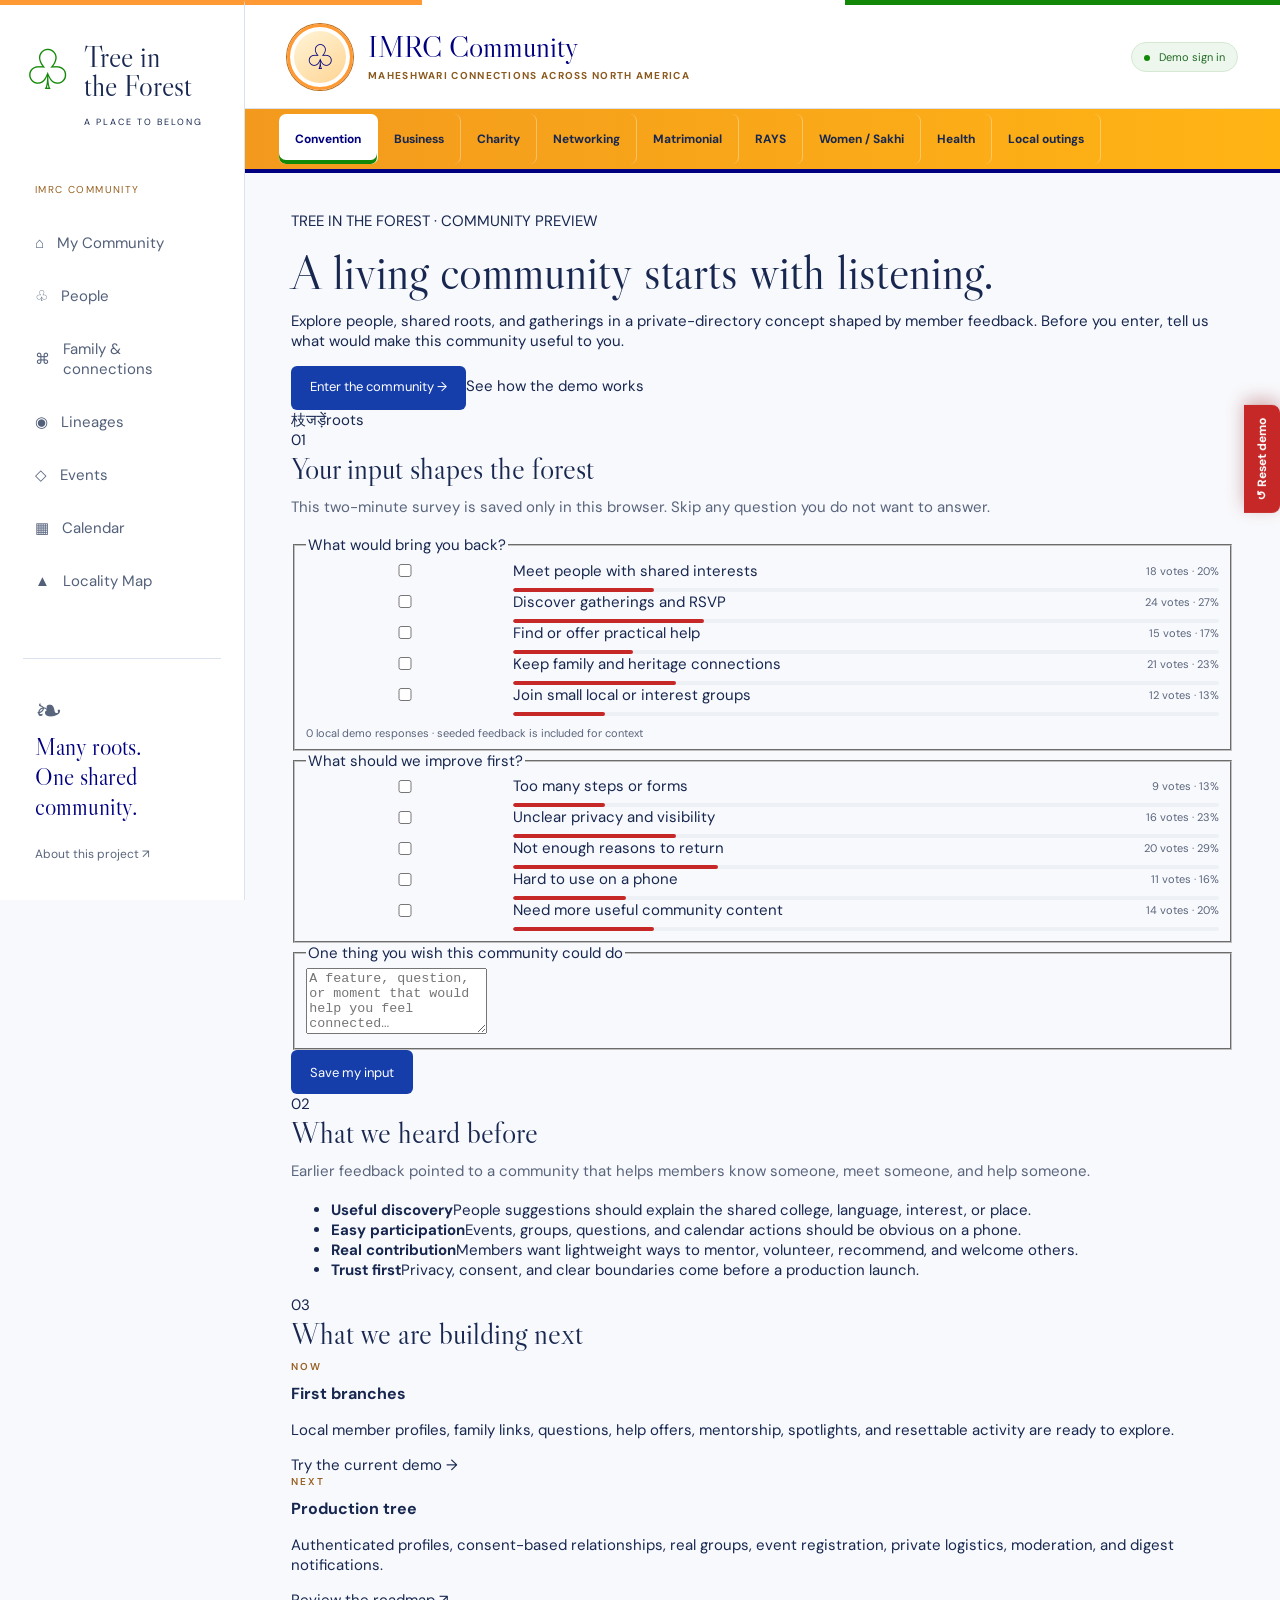
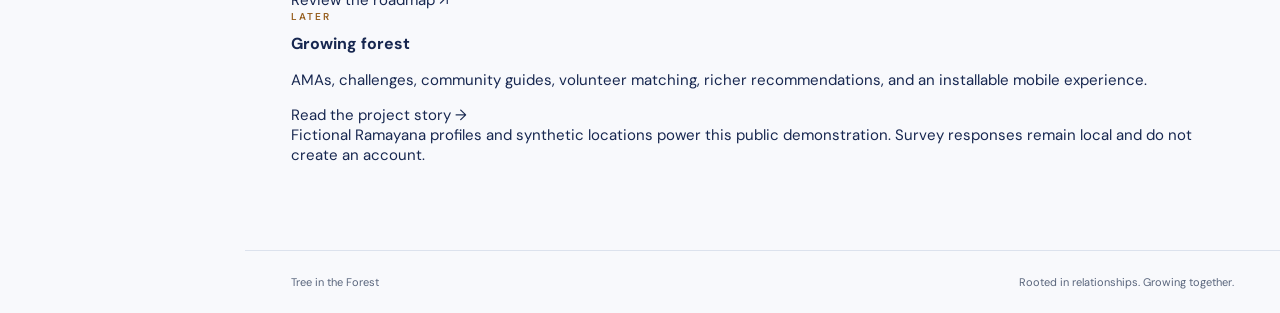
==== commit c4dc25bc: "Publish tabbed convention programme and activity badges" ====
--- a/index.html
+++ b/index.html
@@ -1,3 +1,3 @@
 <!doctype html>
-<html lang="en"><head><meta charset="utf-8"><meta name="viewport" content="width=device-width, initial-scale=1"><meta name="theme-color" content="#153eaa"><meta name="description" content="Tree in the Forest — explore people, relationships, and gatherings through a Ramayana community demo."><title>Tree in the Forest · Community</title><link rel="icon" href="./favicon.svg" type="image/svg+xml"><link rel="stylesheet" href="./styles.css"><link rel="stylesheet" href="./convention.css"><script src="./community-core.js" defer></script><script src="./member-store.js" defer></script><script src="./member-forms.js" defer></script><script src="./participation-core.js" defer></script><script src="./participation.js" defer></script><link rel="stylesheet" href="./recognition.css"><link rel="stylesheet" href="./help.css"><script src="./recognition-core.js" defer></script><script src="./recognition.js" defer></script><script src="./help-core.js" defer></script><script src="./help.js" defer></script><script src="./engagement.js" defer></script><script src="./app.js" defer></script></head>
-<body><a class="skip" href="#main">Skip to content</a><button class="reset-tab" id="reset-demo-tab" type="button" title="Clear this browser's simulated session and return to the original demo baseline">↺ <span>Reset demo</span></button><aside class="sidebar"><a href="#home" class="brand"><span class="brand-icon">♧</span><span>Tree in<br>the Forest<small>A PLACE TO BELONG</small></span></a><div class="community-label">RAMAYANA COMMUNITY</div><nav aria-label="Main navigation"><a href="#home">⌂ <span>My Community</span></a><a href="#people">♧ <span>People</span></a><a href="#connections">⌘ <span>Family & connections</span></a><a href="#groups">◉ <span>Lineages</span></a><a href="#events">◇ <span>Events</span></a><a href="#calendar">▦ <span>Calendar</span></a></nav><div class="sidebar-bottom"><span class="seed">❧</span><p>Many roots.<br>One shared community.</p><a href="#about">About this project ↗</a></div></aside><div class="workspace"><header><span>Indian roots. A world of connection.</span><a href="#login" class="demo-pill" id="demo-auth-link"><i></i> Demo sign in</a></header><main id="main" tabindex="-1"><p>Loading your community…</p></main><footer>Tree in the Forest <span>Rooted in relationships. Growing together.</span></footer></div></body></html>
+<html lang="en"><head><meta charset="utf-8"><meta name="viewport" content="width=device-width, initial-scale=1"><meta name="theme-color" content="#153eaa"><meta name="description" content="Tree in the Forest — explore people, relationships, and gatherings through a Ramayana community demo."><title>Tree in the Forest · Community</title><link rel="icon" href="./favicon.svg" type="image/svg+xml"><link rel="stylesheet" href="./styles.css"><link rel="stylesheet" href="./convention.css"><link rel="stylesheet" href="./convention-experience.css"><script src="./community-core.js" defer></script><script src="./member-store.js" defer></script><script src="./member-forms.js" defer></script><script src="./participation-core.js" defer></script><script src="./participation.js" defer></script><link rel="stylesheet" href="./recognition.css"><link rel="stylesheet" href="./help.css"><script src="./recognition-core.js" defer></script><script src="./recognition.js" defer></script><script src="./help-core.js" defer></script><script src="./help.js" defer></script><script src="./convention-experience.js" defer></script><script src="./engagement.js" defer></script><script src="./app.js" defer></script></head>
+<body><a class="skip" href="#main">Skip to content</a><button class="reset-tab" id="reset-demo-tab" type="button" title="Clear this browser's simulated session and return to the original demo baseline">↺ <span>Reset demo</span></button><aside class="sidebar"><a href="#home" class="brand"><span class="brand-icon">♧</span><span>Tree in<br>the Forest<small>A PLACE TO BELONG</small></span></a><div class="community-label">IMRC COMMUNITY</div><nav aria-label="Main navigation"><a href="#home">⌂ <span>My Community</span></a><a href="#people">♧ <span>People</span></a><a href="#connections">⌘ <span>Family & connections</span></a><a href="#groups">◉ <span>Lineages</span></a><a href="#events">◇ <span>Events</span></a><a href="#calendar">▦ <span>Calendar</span></a><a href="#localitymap">▲ <span>Locality Map</span></a></nav><div class="sidebar-bottom"><span class="seed">❧</span><p>Many roots.<br>One shared community.</p><a href="#about">About this project ↗</a></div></aside><div class="workspace"><header class="organization-header"><a href="#home" class="organization-brand"><span class="organization-seal" aria-hidden="true">♧</span><span><strong>IMRC Community</strong><small>Maheshwari connections across North America</small></span></a><a href="#login" class="demo-pill" id="demo-auth-link"><i></i> Demo sign in</a></header><nav class="initiative-strip" aria-label="Community initiatives"><a href="#event/EV2028">Convention</a><a href="#event/EV2028/category/Business">Business</a><a href="#event/EV2028/category/Charity">Charity</a><a href="#event/EV2028/category/Networking">Networking</a><a href="#event/EV2028/category/Matrimonial">Matrimonial</a><a href="#event/EV2028/category/RAYS">RAYS</a><a href="#event/EV2028/category/Women">Women / Sakhi</a><a href="#event/EV2028/category/Health">Health</a><a href="#event/EV2028/category/Local%20Outings">Local outings</a></nav><main id="main" tabindex="-1"><p>Loading your community…</p></main><footer>Tree in the Forest <span>Rooted in relationships. Growing together.</span></footer></div></body></html>
--- a/convention-experience.css
+++ b/convention-experience.css
@@ -0,0 +1,6 @@
+.organization-header{min-height:104px;height:auto;padding:16px 42px;background:#fff;gap:20px}.organization-brand{display:flex;align-items:center;gap:15px;min-width:0}.organization-seal{width:66px;height:66px;border:3px solid var(--saffron);box-shadow:inset 0 0 0 4px #fff,0 0 0 1px #b76b19;border-radius:50%;display:grid;place-items:center;background:linear-gradient(145deg,#fff7dc,#ffd28f);color:var(--navy);font:34px Georgia,serif;flex:0 0 auto}.organization-brand strong{display:block;font:30px/1.05 'Libre Caslon Display',Georgia,serif;color:var(--navy)}.organization-brand small{display:block;margin-top:6px;color:#8b5a1e;font-size:10px;font-weight:700;letter-spacing:1.3px;text-transform:uppercase}.initiative-strip{display:flex;align-items:center;overflow-x:auto;background:linear-gradient(90deg,#f39a1e,#ffb414);padding:0 34px;min-height:50px;border-bottom:4px solid var(--navy);scrollbar-width:thin}.initiative-strip a{display:flex;align-items:center;min-height:50px;padding:0 16px;color:#172750;font-size:12px;font-weight:700;white-space:nowrap;border-right:1px solid #ffffff55}.initiative-strip a:hover,.initiative-strip a:focus-visible{background:#fff3d2}.initiative-strip a:first-child{background:#fff;color:var(--navy);box-shadow:inset 0 -4px var(--india-green)}
+.programme-browser{margin:18px 0 34px}.agenda-grid>.programme-browser{grid-column:1/-1}.programme-controls{display:flex;align-items:end;justify-content:space-between;gap:18px;padding:15px;background:#fff;border:1px solid var(--line);border-top:4px solid var(--saffron);border-radius:10px 10px 0 0}.day-tabs{display:flex;gap:7px;overflow-x:auto}.day-tabs button{min-height:44px;border:1px solid #cfd8eb;border-radius:6px;background:#fff;color:var(--navy);padding:9px 14px;font-weight:700;white-space:nowrap}.day-tabs button[aria-selected=true]{background:var(--navy);border-color:var(--navy);color:#fff}.programme-controls label{display:grid;gap:5px;font-size:11px;font-weight:700;color:var(--muted);min-width:190px}.programme-controls select{padding:10px}.programme-count{font-size:11px;color:var(--muted);margin:0;white-space:nowrap}.programme-day{background:#fff;border:1px solid var(--line);border-top:0;border-radius:0 0 10px 10px;padding:20px}.programme-day[hidden],.programme-session[hidden],.agenda-option[hidden]{display:none}.programme-day-heading{display:flex;justify-content:space-between;gap:18px;align-items:start;border-bottom:1px solid var(--line);padding-bottom:15px}.programme-day-heading h3{font:27px 'Libre Caslon Display',Georgia,serif;margin:4px 0}.programme-day-heading>span{font-size:11px;color:var(--muted)}.programme-list{display:grid;grid-template-columns:repeat(2,minmax(0,1fr));gap:10px;padding-top:15px}.programme-session{display:grid;grid-template-columns:78px 1fr auto;gap:14px;align-items:center;border:1px solid var(--line);border-left:4px solid var(--india-green);border-radius:8px;padding:13px;background:#fbfcff}.programme-session time{font-weight:700;color:#95510f;font-size:12px}.programme-session h4{margin:5px 0;font-size:14px}.programme-session p{margin:0;font-size:11px;color:var(--muted)}.programme-session>a{font-size:11px;color:var(--green);font-weight:700}.session-category{display:inline-block;padding:3px 7px;border-radius:999px;background:#eef3ff;color:var(--navy);font-size:9px;font-weight:800;letter-spacing:.6px;text-transform:uppercase}
+.planner-filter-shell .programme-controls{border-radius:9px;margin:12px 0}.agenda-option{align-items:flex-start}.agenda-option .session-time{display:block;color:#95510f;font-weight:700}.agenda-option .session-room{display:block;color:var(--muted);font-size:10px;margin-top:4px}.session-checkin{display:grid;grid-template-columns:1fr auto;gap:14px;align-items:center;background:linear-gradient(135deg,#fff8ea,#eef4ff);border:2px solid var(--saffron);border-radius:12px;padding:20px;margin:0 0 18px}.session-checkin h3{font:27px 'Libre Caslon Display',Georgia,serif;margin:5px 0}.session-checkin p{margin:4px 0;color:var(--muted);font-size:12px}.session-checkin .profile-disclaimer,.session-checkin-status{grid-column:1/-1}.checkin-complete{color:#176d1e;background:#ebf7e9;border:1px solid #bce1b8;border-radius:999px;padding:10px 15px;font-weight:800}.checkin-note{max-width:230px;color:#8d4f13;font-size:12px;line-height:1.5}
+.profile-convention{margin-top:34px}.badge-summary{display:grid;grid-template-columns:auto 1fr;gap:0 12px;align-items:center;background:var(--navy);color:#fff;border-left:7px solid var(--saffron);border-radius:10px;padding:18px 22px}.badge-summary strong{grid-row:1/3;font:44px 'Libre Caslon Display',Georgia,serif}.badge-summary span{font-weight:700}.badge-summary small{color:#dfe6ff}.participation-badges{display:grid;grid-template-columns:repeat(5,minmax(0,1fr));gap:10px;margin:14px 0 28px}.participation-badge{display:flex;align-items:center;gap:10px;border:1px solid var(--line);border-radius:9px;padding:12px;background:#fff;min-width:0}.participation-badge>span{width:34px;height:34px;display:grid;place-items:center;border-radius:50%;background:#e7ecf8;color:var(--navy);font-size:18px;flex:0 0 auto}.participation-badge strong,.participation-badge small{display:block}.participation-badge strong{font-size:11px}.participation-badge small{font-size:9px;line-height:1.4;color:var(--muted);margin-top:3px}.participation-badge.earned{border-color:#e1aa49;background:#fff9e9}.participation-badge.earned>span{background:linear-gradient(145deg,#ffca57,#f08d1b);color:#172750}.participation-badge.locked{opacity:.62}.profile-schedule{display:grid;grid-template-columns:repeat(2,minmax(0,1fr));gap:13px;margin:15px 0 30px}.profile-session{position:relative;display:flex;gap:15px;align-items:center;background:#fff;border:1px solid var(--line);border-radius:10px;padding:15px}.profile-session img{border:1px solid var(--line);border-radius:6px}.profile-session h3{margin:6px 0}.profile-session p{font-size:11px;color:var(--muted);line-height:1.6}.profile-session a{font-size:11px;color:var(--green);font-weight:700}.attendance-state{position:absolute;right:10px;top:10px;border-radius:999px;background:#eef3ff;padding:4px 8px;color:var(--navy);font-size:9px;font-weight:800}.attendance-state.attended{background:#eaf6e8;color:#176d1e}
+@media(max-width:1050px){.participation-badges{grid-template-columns:repeat(2,minmax(0,1fr))}.programme-list,.profile-schedule{grid-template-columns:1fr}.programme-controls{align-items:stretch;flex-direction:column}.programme-controls label{width:100%}.programme-count{white-space:normal}}
+@media(max-width:700px){.organization-header{padding:13px 18px}.organization-seal{width:52px;height:52px;font-size:27px}.organization-brand strong{font-size:22px}.organization-brand small{font-size:8px}.initiative-strip{padding:0 8px}.initiative-strip a{padding:0 12px}.programme-day{padding:13px}.programme-session{grid-template-columns:62px 1fr}.programme-session>a{grid-column:2}.session-checkin{grid-template-columns:1fr}.session-checkin .button,.session-checkin .checkin-complete,.session-checkin .checkin-note{justify-self:start}.participation-badges{grid-template-columns:1fr}.profile-session{align-items:flex-start}.profile-session img{width:90px;height:90px}}
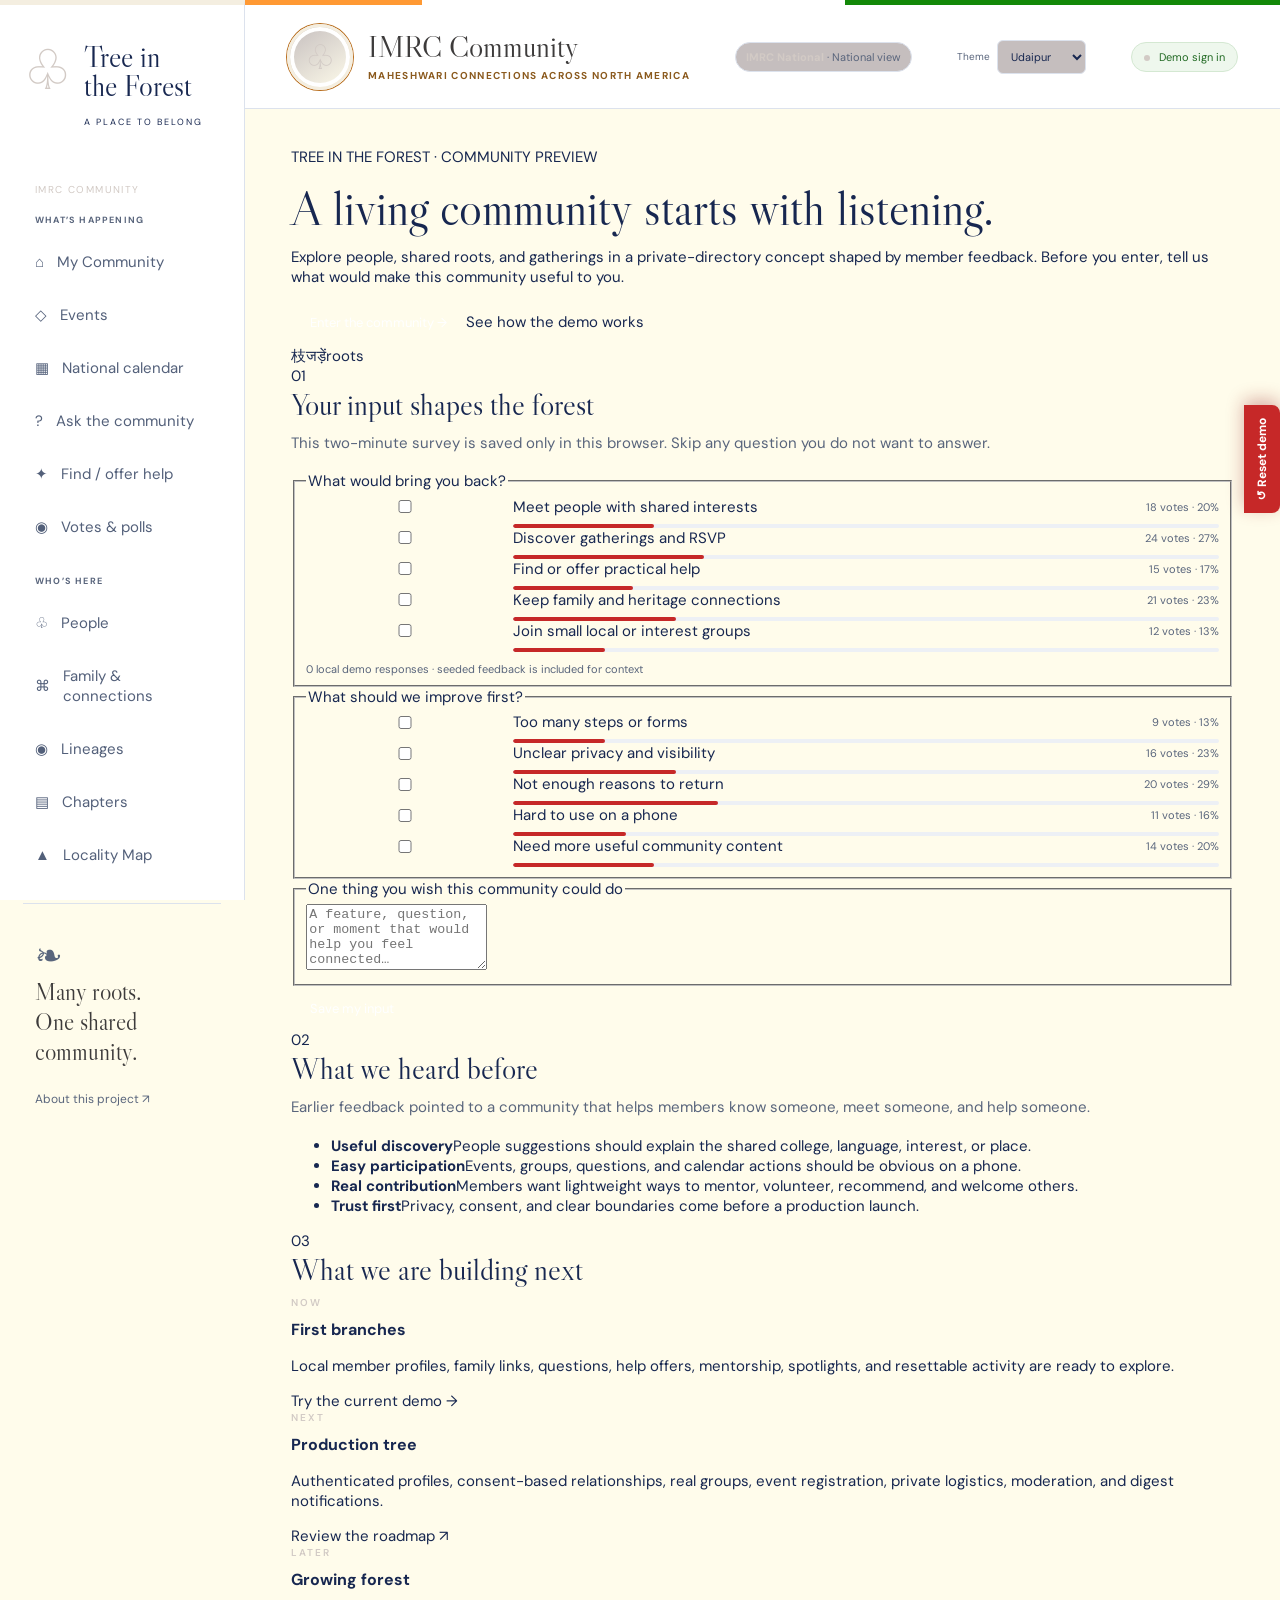
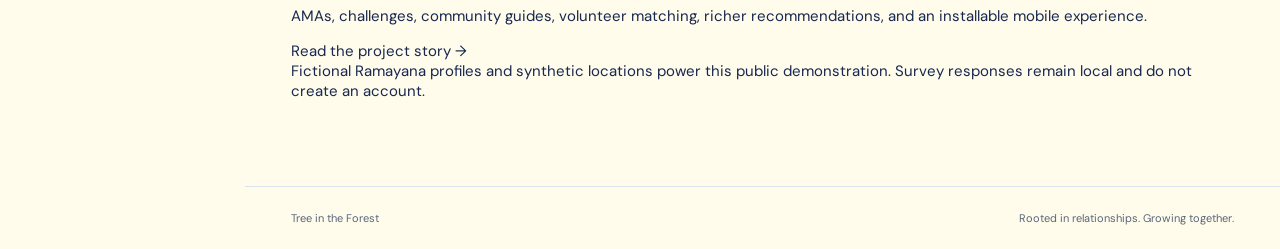
==== commit b7e35eb1: "Incorporate review themes chapters and voting" ====
--- a/index.html
+++ b/index.html
@@ -1,3 +1,4 @@
 <!doctype html>
-<html lang="en"><head><meta charset="utf-8"><meta name="viewport" content="width=device-width, initial-scale=1"><meta name="theme-color" content="#153eaa"><meta name="description" content="Tree in the Forest — explore people, relationships, and gatherings through a Ramayana community demo."><title>Tree in the Forest · Community</title><link rel="icon" href="./favicon.svg" type="image/svg+xml"><link rel="stylesheet" href="./styles.css"><link rel="stylesheet" href="./convention.css"><link rel="stylesheet" href="./convention-experience.css"><script src="./community-core.js" defer></script><script src="./member-store.js" defer></script><script src="./member-forms.js" defer></script><script src="./participation-core.js" defer></script><script src="./participation.js" defer></script><link rel="stylesheet" href="./recognition.css"><link rel="stylesheet" href="./help.css"><script src="./recognition-core.js" defer></script><script src="./recognition.js" defer></script><script src="./help-core.js" defer></script><script src="./help.js" defer></script><script src="./convention-experience.js" defer></script><script src="./engagement.js" defer></script><script src="./app.js" defer></script></head>
-<body><a class="skip" href="#main">Skip to content</a><button class="reset-tab" id="reset-demo-tab" type="button" title="Clear this browser's simulated session and return to the original demo baseline">↺ <span>Reset demo</span></button><aside class="sidebar"><a href="#home" class="brand"><span class="brand-icon">♧</span><span>Tree in<br>the Forest<small>A PLACE TO BELONG</small></span></a><div class="community-label">IMRC COMMUNITY</div><nav aria-label="Main navigation"><a href="#home">⌂ <span>My Community</span></a><a href="#people">♧ <span>People</span></a><a href="#connections">⌘ <span>Family & connections</span></a><a href="#groups">◉ <span>Lineages</span></a><a href="#events">◇ <span>Events</span></a><a href="#calendar">▦ <span>Calendar</span></a><a href="#localitymap">▲ <span>Locality Map</span></a></nav><div class="sidebar-bottom"><span class="seed">❧</span><p>Many roots.<br>One shared community.</p><a href="#about">About this project ↗</a></div></aside><div class="workspace"><header class="organization-header"><a href="#home" class="organization-brand"><span class="organization-seal" aria-hidden="true">♧</span><span><strong>IMRC Community</strong><small>Maheshwari connections across North America</small></span></a><a href="#login" class="demo-pill" id="demo-auth-link"><i></i> Demo sign in</a></header><nav class="initiative-strip" aria-label="Community initiatives"><a href="#event/EV2028">Convention</a><a href="#event/EV2028/category/Business">Business</a><a href="#event/EV2028/category/Charity">Charity</a><a href="#event/EV2028/category/Networking">Networking</a><a href="#event/EV2028/category/Matrimonial">Matrimonial</a><a href="#event/EV2028/category/RAYS">RAYS</a><a href="#event/EV2028/category/Women">Women / Sakhi</a><a href="#event/EV2028/category/Health">Health</a><a href="#event/EV2028/category/Local%20Outings">Local outings</a></nav><main id="main" tabindex="-1"><p>Loading your community…</p></main><footer>Tree in the Forest <span>Rooted in relationships. Growing together.</span></footer></div></body></html>
+<html lang="en"><head><meta charset="utf-8"><meta name="viewport" content="width=device-width, initial-scale=1"><meta name="theme-color" content="#153eaa"><meta name="description" content="Tree in the Forest — explore people, relationships, and gatherings through a Ramayana community demo."><title>Tree in the Forest · Community</title><link rel="icon" href="./favicon.svg" type="image/svg+xml"><link rel="stylesheet" href="./styles.css"><link rel="stylesheet" href="./themes.css"><link rel="stylesheet" href="./convention.css"><link rel="stylesheet" href="./convention-experience.css"><script src="./theme.js" defer></script><script src="./chapter-core.js" defer></script><script src="./chapter.js" defer></script><script src="./voting-core.js" defer></script><script src="./voting.js" defer></script><script src="./community-core.js" defer></script><script src="./member-store.js" defer></script><script src="./member-forms.js" defer></script><script src="./participation-core.js" defer></script><script src="./participation.js" defer></script><link rel="stylesheet" href="./recognition.css"><link rel="stylesheet" href="./help.css"><script src="./recognition-core.js" defer></script><script src="./recognition.js" defer></script><script src="./help-core.js" defer></script><script src="./help.js" defer></script><script src="./convention-experience.js" defer></script><script src="./engagement.js" defer></script><script src="./app.js" defer></script></head>
+<body><a class="skip" href="#main">Skip to content</a><button class="reset-tab" id="reset-demo-tab" type="button" title="Clear this browser's simulated session and return to the original demo baseline">↺ <span>Reset demo</span></button><aside class="sidebar"><a href="#home" class="brand"><span class="brand-icon">♧</span><span>Tree in<br>the Forest<small>A PLACE TO BELONG</small></span></a><div class="community-label">IMRC COMMUNITY</div><nav aria-label="Main navigation"><div class="nav-group"><span class="nav-group-title">What’s happening</span><a href="#home">⌂ <span>My Community</span></a><a href="#events">◇ <span>Events</span></a><a href="#calendar">▦ <span>National calendar</span></a><a href="#questions">? <span>Ask the community</span></a><a href="#help">✦ <span>Find / offer help</span></a><a href="#votes">◉ <span>Votes & polls</span></a></div><div class="nav-group"><span class="nav-group-title">Who’s here</span><a href="#people">♧ <span>People</span></a><a href="#connections">⌘ <span>Family & connections</span></a><a href="#groups">◉ <span>Lineages</span></a><a href="#chapters">▤ <span>Chapters</span></a><a href="#localitymap">▲ <span>Locality Map</span></a></div></nav><div class="sidebar-bottom"><span class="seed">❧</span><p>Many roots.<br>One shared community.</p><a href="#about">About this project ↗</a></div></aside><div class="workspace"><header class="organization-header"><a href="#home" class="organization-brand"><span class="organization-seal" aria-hidden="true">♧</span><span><strong>IMRC Community</strong><small>Maheshwari connections across North America</small></span></a><span id="chapter-context" class="chapter-context" aria-live="polite"></span><span id="theme-picker"></span><a href="#login" class="demo-pill" id="demo-auth-link"><i></i> Demo sign in</a></header><main id="main" tabindex="-1"><p>Loading your community…</p></main><footer>Tree in the Forest <span>Rooted in relationships. Growing together.</span></footer></div></body></html>
+<script src="./routes-enhancements.js" defer></script>
--- a/styles.css
+++ b/styles.css
@@ -10,6 +10,8 @@
 .detail-profile{display:grid;grid-template-columns:150px 1fr;gap:25px;align-items:center;background:#fff;border:1px solid var(--line);border-radius:12px;padding:25px;margin:25px 0}.detail-headshot{width:140px;height:140px;object-fit:cover;border-radius:50%;border:4px solid #fff;box-shadow:0 0 0 2px var(--saffron)}.profile-disclaimer{font-size:.84rem;color:var(--muted)}
 @media(max-width:700px){.detail-profile{grid-template-columns:1fr;text-align:center}.detail-profile .detail-headshot,.detail-profile .profile-avatar{margin:auto}}
 textarea:focus-visible{outline:3px solid #ac713f;outline-offset:4px}
+/* Chapter hierarchy and on-demand voting */
+.chapter-hierarchy{display:flex;align-items:center;gap:12px;padding:16px;background:var(--theme-5);border:1px solid var(--line);border-radius:10px;margin:22px 0}.chapter-hierarchy a{color:var(--theme-4);font-weight:700}.chapter-grid,.poll-grid{display:grid;grid-template-columns:repeat(2,minmax(0,1fr));gap:18px;margin:22px 0}.poll-card{background:#fff;border:1px solid var(--line);border-radius:12px;padding:24px}.poll-card fieldset{border:0;padding:0;margin:18px 0}.poll-card legend{font-weight:700}.poll-results{margin-top:22px;border-top:1px solid var(--line);padding-top:14px}.poll-results>div{display:grid;grid-template-columns:1fr auto;gap:8px;margin:10px 0;font-size:12px}.poll-results i{grid-column:1/-1;height:6px;border-radius:6px;background:var(--theme-1);display:block}.vote-confirmation{padding:12px;background:#ebf7e9;color:#176d1e;border-radius:7px}.chapter-grid ul{line-height:1.9}@media(max-width:700px){.chapter-grid,.poll-grid{grid-template-columns:1fr}.chapter-hierarchy{flex-wrap:wrap}}
 .profile-banner>div:last-child{min-width:0;overflow-wrap:anywhere}
 .person h3,.person .origin,.catch-phrase{overflow-wrap:anywhere}
 .local-activity time{flex-shrink:0}
--- a/themes.css
+++ b/themes.css
@@ -0,0 +1 @@
+:root{--theme-1:#153eaa;--theme-2:#ff9933;--theme-3:#138808;--theme-4:#000080;--theme-5:#edf2ff}.theme-picker{display:flex;align-items:center;gap:7px;font-size:10px;color:var(--muted);white-space:nowrap}.theme-picker select{min-height:34px;padding:6px 9px;border:1px solid var(--line);border-radius:6px;background:var(--theme-5);color:var(--ink);font-size:11px}.organization-seal{border-color:var(--theme-2)!important;background:linear-gradient(145deg,var(--theme-5),var(--theme-1))!important;color:var(--theme-4)!important}.button{background:var(--theme-1)!important}.button.secondary{background:var(--theme-5)!important;color:var(--theme-4)!important}.eyebrow,.community-label{color:var(--theme-4)!important}.stat:first-child{border-top-color:var(--theme-2)!important}.stat:nth-child(2){border-top-color:var(--theme-1)!important}.stat:nth-child(3){border-top-color:var(--theme-3)!important}.stat:nth-child(4){border-top-color:var(--theme-2)!important}.nav-group{margin-bottom:24px}.nav-group-title{display:block;padding:0 12px 7px;color:var(--muted);font-size:9px;font-weight:700;letter-spacing:1.2px;text-transform:uppercase}.chapter-context{font-size:11px;color:var(--muted);padding:7px 10px;border:1px solid var(--line);border-radius:999px;background:var(--theme-5);white-space:nowrap}.chapter-context strong{color:var(--theme-4)}@media(max-width:700px){.theme-picker span{display:none}.chapter-context{display:none}}.help-wrap.edge .tooltip{left:auto;right:0}
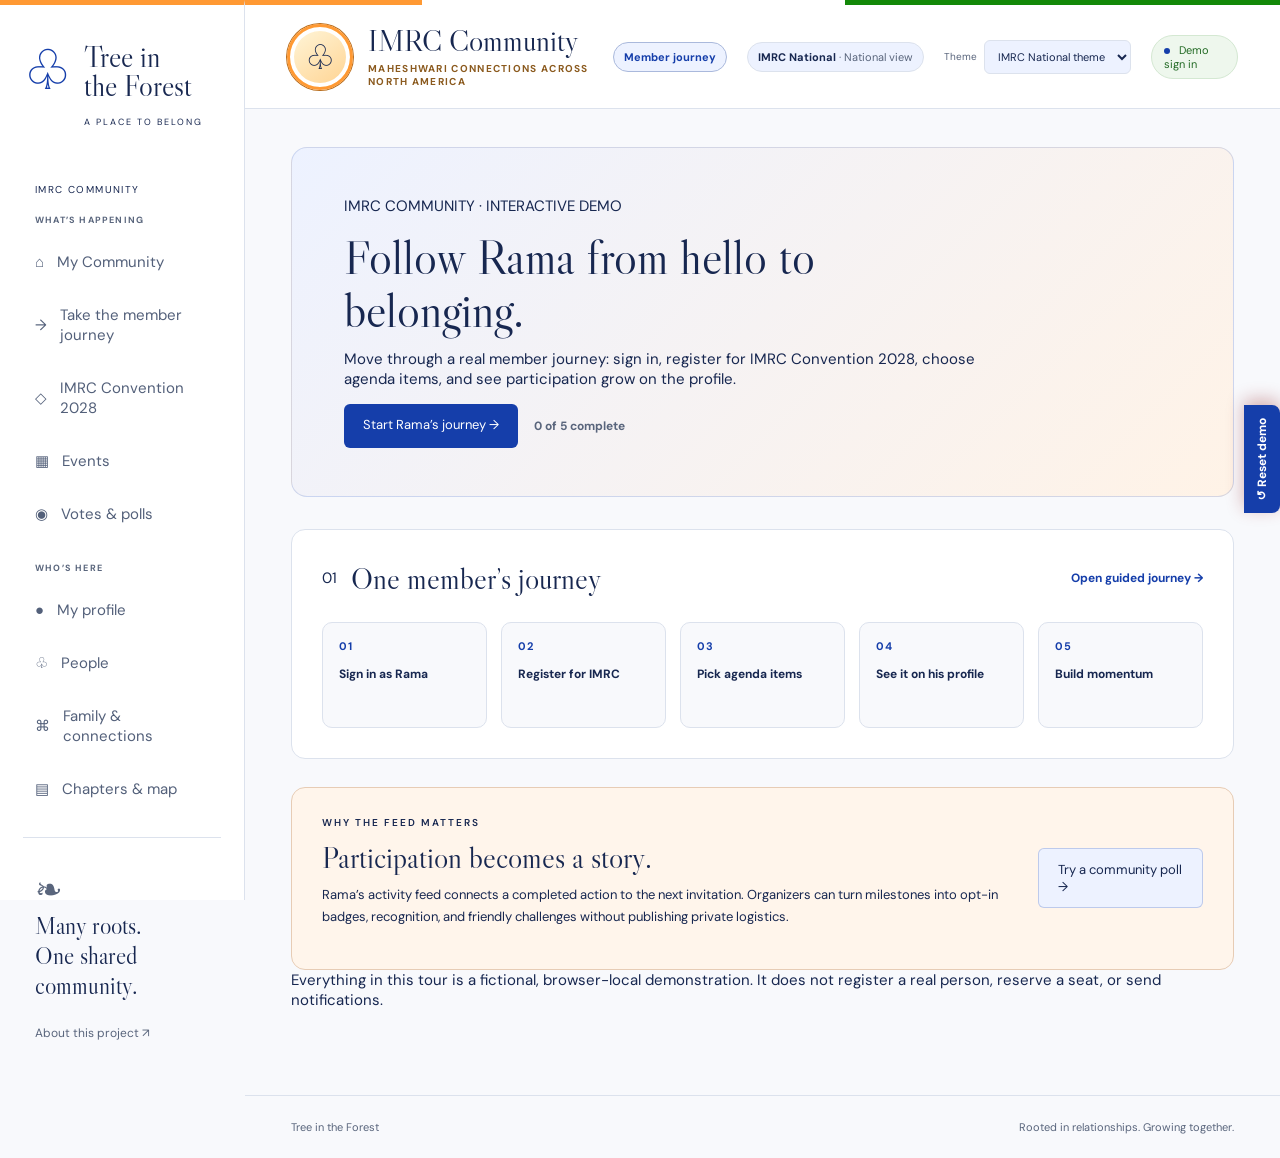
==== commit 08df4d80: "Make Rama journey interactive and apply review v3" ====
--- a/index.html
+++ b/index.html
@@ -1,4 +1,4 @@
 <!doctype html>
 <html lang="en"><head><meta charset="utf-8"><meta name="viewport" content="width=device-width, initial-scale=1"><meta name="theme-color" content="#153eaa"><meta name="description" content="Tree in the Forest — explore people, relationships, and gatherings through a Ramayana community demo."><title>Tree in the Forest · Community</title><link rel="icon" href="./favicon.svg" type="image/svg+xml"><link rel="stylesheet" href="./styles.css"><link rel="stylesheet" href="./themes.css"><link rel="stylesheet" href="./convention.css"><link rel="stylesheet" href="./convention-experience.css"><script src="./theme.js" defer></script><script src="./chapter-core.js" defer></script><script src="./chapter.js" defer></script><script src="./voting-core.js" defer></script><script src="./voting.js" defer></script><script src="./community-core.js" defer></script><script src="./member-store.js" defer></script><script src="./member-forms.js" defer></script><script src="./participation-core.js" defer></script><script src="./participation.js" defer></script><link rel="stylesheet" href="./recognition.css"><link rel="stylesheet" href="./help.css"><script src="./recognition-core.js" defer></script><script src="./recognition.js" defer></script><script src="./help-core.js" defer></script><script src="./help.js" defer></script><script src="./convention-experience.js" defer></script><script src="./engagement.js" defer></script><script src="./app.js" defer></script></head>
-<body><a class="skip" href="#main">Skip to content</a><button class="reset-tab" id="reset-demo-tab" type="button" title="Clear this browser's simulated session and return to the original demo baseline">↺ <span>Reset demo</span></button><aside class="sidebar"><a href="#home" class="brand"><span class="brand-icon">♧</span><span>Tree in<br>the Forest<small>A PLACE TO BELONG</small></span></a><div class="community-label">IMRC COMMUNITY</div><nav aria-label="Main navigation"><div class="nav-group"><span class="nav-group-title">What’s happening</span><a href="#home">⌂ <span>My Community</span></a><a href="#events">◇ <span>Events</span></a><a href="#calendar">▦ <span>National calendar</span></a><a href="#questions">? <span>Ask the community</span></a><a href="#help">✦ <span>Find / offer help</span></a><a href="#votes">◉ <span>Votes & polls</span></a></div><div class="nav-group"><span class="nav-group-title">Who’s here</span><a href="#people">♧ <span>People</span></a><a href="#connections">⌘ <span>Family & connections</span></a><a href="#groups">◉ <span>Lineages</span></a><a href="#chapters">▤ <span>Chapters</span></a><a href="#localitymap">▲ <span>Locality Map</span></a></div></nav><div class="sidebar-bottom"><span class="seed">❧</span><p>Many roots.<br>One shared community.</p><a href="#about">About this project ↗</a></div></aside><div class="workspace"><header class="organization-header"><a href="#home" class="organization-brand"><span class="organization-seal" aria-hidden="true">♧</span><span><strong>IMRC Community</strong><small>Maheshwari connections across North America</small></span></a><span id="chapter-context" class="chapter-context" aria-live="polite"></span><span id="theme-picker"></span><a href="#login" class="demo-pill" id="demo-auth-link"><i></i> Demo sign in</a></header><main id="main" tabindex="-1"><p>Loading your community…</p></main><footer>Tree in the Forest <span>Rooted in relationships. Growing together.</span></footer></div></body></html>
+<body><a class="skip" href="#main">Skip to content</a><button class="reset-tab" id="reset-demo-tab" type="button" title="Clear this browser's simulated session and return to the original demo baseline">↺ <span>Reset demo</span></button><aside class="sidebar"><a href="#home" class="brand"><span class="brand-icon">♧</span><span>Tree in<br>the Forest<small>A PLACE TO BELONG</small></span></a><div class="community-label">IMRC COMMUNITY</div><nav aria-label="Main navigation"><div class="nav-group"><span class="nav-group-title">What’s happening</span><a href="#home">⌂ <span>My Community</span></a><a href="#start">→ <span>Take the member journey</span></a><a href="#event/EV2028">◇ <span>IMRC Convention 2028</span></a><a href="#events">▦ <span>Events</span></a><a href="#votes">◉ <span>Votes & polls</span></a></div><div class="nav-group"><span class="nav-group-title">Who’s here</span><a href="#profile">● <span>My profile</span></a><a href="#people">♧ <span>People</span></a><a href="#connections">⌘ <span>Family & connections</span></a><a href="#chapters">▤ <span>Chapters & map</span></a></div></nav><div class="sidebar-bottom"><span class="seed">❧</span><p>Many roots.<br>One shared community.</p><a href="#about">About this project ↗</a></div></aside><div class="workspace"><header class="organization-header"><a href="#home" class="organization-brand"><span class="organization-seal" aria-hidden="true">♧</span><span><strong>IMRC Community</strong><small>Maheshwari connections across North America</small></span></a><span id="chapter-context" class="chapter-context" aria-live="polite"></span><span id="theme-picker"></span><a href="#login" class="demo-pill" id="demo-auth-link"><i></i> Demo sign in</a></header><main id="main" tabindex="-1"><p>Loading your community…</p></main><footer>Tree in the Forest <span>Rooted in relationships. Growing together.</span></footer></div></body></html>
 <script src="./routes-enhancements.js" defer></script>
--- a/styles.css
+++ b/styles.css
@@ -22,3 +22,5 @@
 .mentor-grid{display:grid;grid-template-columns:repeat(2,minmax(0,1fr));gap:16px;margin-top:25px}.mentor-card{background:#fff;border:1px solid var(--line);border-radius:10px;padding:24px}.mentor-card h2{font-size:25px;margin:0 0 5px}.mentor-card .member-heading p{font-size:11px;color:var(--muted);margin:0}.mentor-card>p{font-size:13px;line-height:1.7;color:var(--muted);margin:20px 0}.mentor-card .button{min-width:140px}@media(max-width:700px){.mentor-grid{grid-template-columns:1fr}}
 .question-list{display:grid;grid-template-columns:repeat(2,minmax(0,1fr));gap:16px;margin-top:24px}.question-card,.question-compose{background:#fff;border:1px solid var(--line);border-radius:10px;padding:24px}.question-compose{max-width:760px;margin-top:28px}.question-compose label{display:block;font-size:12px;font-weight:600;margin:15px 0 7px}.question-compose input,.question-compose textarea,.question-compose select{width:100%;min-width:0}.question-compose textarea{resize:vertical}.question-meta{display:flex;justify-content:space-between;align-items:center;gap:12px;font-size:11px;color:var(--muted)}.question-card h2{font:25px/1.25 'Libre Caslon Display',Georgia,serif;margin:18px 0 10px}.question-card>p{font-size:13px;line-height:1.7;color:var(--muted)}.question-byline{border-top:1px solid var(--line);padding-top:14px;font-size:11px!important}.question-compose #question-status{font-size:12px;color:var(--green);margin-top:12px}@media(max-width:700px){.question-list{grid-template-columns:1fr}.question-card,.question-compose{padding:19px}}
 .question-card form{display:grid;gap:10px;margin-top:20px}.question-card textarea,#participation-question textarea{min-height:100px;padding:12px;border:1px solid var(--line);border-radius:6px;resize:vertical;font:inherit;max-width:100%;width:100%}#participation-question{display:grid;gap:10px;margin:24px 0;padding:24px;background:white;border:1px solid var(--line);border-radius:10px}#participation-question input,#participation-question select{width:100%;min-width:0}#question-results{display:grid;gap:18px;margin-top:20px}#question-results blockquote{margin:16px 0;padding:12px 18px;border-left:3px solid var(--india-green);background:#f4f8f2;overflow-wrap:anywhere}#question-results blockquote footer{display:block;padding:0;margin:8px 0 0;font-size:12px}#question-results .question-card{overflow-wrap:anywhere}#mentor-preferences>label,#mentor-preferences .choice-grid label{display:flex;align-items:center;gap:10px;min-height:44px;font-size:14px}#mentor-preferences input[type=checkbox]{width:20px;height:20px;min-width:20px;flex-shrink:0}#mentor-results{display:grid;grid-template-columns:repeat(auto-fit,minmax(min(100%,260px),1fr));gap:18px;margin-top:20px}#mentor-results .mentor-card{padding:20px;background:#fff;border:1px solid var(--line);border-radius:10px}#mentor-results li{margin-bottom:8px}#participation-status{min-height:24px}#question-results button,#mentor-preferences button,#participation-question button{min-height:44px}
+.leadership-list{display:grid;gap:.55rem;margin:1rem 0 1.25rem}.leadership-list article{display:flex;justify-content:space-between;gap:1rem;border-bottom:1px solid var(--theme-3);padding:.45rem 0}.leadership-list span{font-weight:600}.profile-chapter-badge{display:grid;gap:.3rem;margin-bottom:1rem;border-left:4px solid var(--saffron)}.profile-chapter-badge strong{font-size:.75rem;letter-spacing:.12em;text-transform:uppercase}.profile-chapter-badge a{font-weight:700}.profile-chapter-badge span{font-size:.85rem;color:var(--color-neutral-600)}
+.chapter-inline-map{height:360px;margin:24px 0 8px;border:1px solid var(--line);border-radius:12px;overflow:hidden}.map-disclaimer{font-size:11px;color:var(--muted);margin-bottom:22px}
--- a/themes.css
+++ b/themes.css
@@ -1 +1,2 @@
-:root{--theme-1:#153eaa;--theme-2:#ff9933;--theme-3:#138808;--theme-4:#000080;--theme-5:#edf2ff}.theme-picker{display:flex;align-items:center;gap:7px;font-size:10px;color:var(--muted);white-space:nowrap}.theme-picker select{min-height:34px;padding:6px 9px;border:1px solid var(--line);border-radius:6px;background:var(--theme-5);color:var(--ink);font-size:11px}.organization-seal{border-color:var(--theme-2)!important;background:linear-gradient(145deg,var(--theme-5),var(--theme-1))!important;color:var(--theme-4)!important}.button{background:var(--theme-1)!important}.button.secondary{background:var(--theme-5)!important;color:var(--theme-4)!important}.eyebrow,.community-label{color:var(--theme-4)!important}.stat:first-child{border-top-color:var(--theme-2)!important}.stat:nth-child(2){border-top-color:var(--theme-1)!important}.stat:nth-child(3){border-top-color:var(--theme-3)!important}.stat:nth-child(4){border-top-color:var(--theme-2)!important}.nav-group{margin-bottom:24px}.nav-group-title{display:block;padding:0 12px 7px;color:var(--muted);font-size:9px;font-weight:700;letter-spacing:1.2px;text-transform:uppercase}.chapter-context{font-size:11px;color:var(--muted);padding:7px 10px;border:1px solid var(--line);border-radius:999px;background:var(--theme-5);white-space:nowrap}.chapter-context strong{color:var(--theme-4)}@media(max-width:700px){.theme-picker span{display:none}.chapter-context{display:none}}.help-wrap.edge .tooltip{left:auto;right:0}
+:root{--surface:#f8f9fc;--ink:#172750;--action:#153eaa;--action-text:#fff;--quiet:#edf2ff;--accent:#ff9933;--theme-1:var(--action);--theme-2:var(--accent);--theme-3:#138808;--theme-4:var(--ink);--theme-5:var(--quiet)}
+.theme-picker{display:flex;align-items:center;gap:7px;font-size:10px;color:var(--muted);white-space:nowrap}.theme-picker select{min-height:34px;padding:6px 9px;border:1px solid var(--line);border-radius:6px;background:var(--quiet);color:var(--ink);font-size:11px}.organization-seal{border-color:var(--accent);background:linear-gradient(145deg,var(--quiet),var(--action));color:var(--action-text)}.button{background:var(--action);color:var(--action-text)}.button:hover{filter:brightness(.9);background:var(--action)}.button.secondary{background:var(--quiet);color:var(--ink);border-color:color-mix(in srgb,var(--action) 22%,transparent)}.button.secondary:hover{background:color-mix(in srgb,var(--quiet) 82%,var(--action));color:var(--ink)}.hero .button,.landing-primary{background:var(--action);color:var(--action-text)}.eyebrow,.community-label{color:var(--ink)}nav a.active{background:var(--quiet);color:var(--action);box-shadow:inset 3px 0 var(--action)}nav a:hover{background:color-mix(in srgb,var(--quiet) 72%,white)}.stat:first-child{border-top-color:var(--accent)}.stat:nth-child(2){border-top-color:var(--action)}.stat:nth-child(3){border-top-color:var(--ink)}.stat:nth-child(4){border-top-color:var(--accent)}.nav-group{margin-bottom:24px}.nav-group-title{display:block;padding:0 12px 7px;color:var(--muted);font-size:9px;font-weight:700;letter-spacing:1.2px;text-transform:uppercase}.chapter-context{font-size:11px;color:var(--muted);padding:7px 10px;border:1px solid var(--line);border-radius:999px;background:var(--quiet);white-space:nowrap}.chapter-context strong{color:var(--ink)}.chapter-context .change{margin-left:5px;text-decoration:underline;color:var(--action)}.poll-bar i{background:var(--action)}.reset-tab{background:var(--action);color:var(--action-text)}@media(max-width:700px){.theme-picker span{display:none}.chapter-context{display:none}}.help-wrap.edge .tooltip{left:auto;right:0}
--- a/convention-experience.css
+++ b/convention-experience.css
@@ -1,6 +1,6 @@
-.organization-header{min-height:104px;height:auto;padding:16px 42px;background:#fff;gap:20px}.organization-brand{display:flex;align-items:center;gap:15px;min-width:0}.organization-seal{width:66px;height:66px;border:3px solid var(--saffron);box-shadow:inset 0 0 0 4px #fff,0 0 0 1px #b76b19;border-radius:50%;display:grid;place-items:center;background:linear-gradient(145deg,#fff7dc,#ffd28f);color:var(--navy);font:34px Georgia,serif;flex:0 0 auto}.organization-brand strong{display:block;font:30px/1.05 'Libre Caslon Display',Georgia,serif;color:var(--navy)}.organization-brand small{display:block;margin-top:6px;color:#8b5a1e;font-size:10px;font-weight:700;letter-spacing:1.3px;text-transform:uppercase}.initiative-strip{display:flex;align-items:center;overflow-x:auto;background:linear-gradient(90deg,#f39a1e,#ffb414);padding:0 34px;min-height:50px;border-bottom:4px solid var(--navy);scrollbar-width:thin}.initiative-strip a{display:flex;align-items:center;min-height:50px;padding:0 16px;color:#172750;font-size:12px;font-weight:700;white-space:nowrap;border-right:1px solid #ffffff55}.initiative-strip a:hover,.initiative-strip a:focus-visible{background:#fff3d2}.initiative-strip a:first-child{background:#fff;color:var(--navy);box-shadow:inset 0 -4px var(--india-green)}
+.organization-header{min-height:104px;height:auto;padding:16px 42px;background:#fff;gap:20px}.organization-brand{display:flex;align-items:center;gap:15px;min-width:0}.organization-seal{width:66px;height:66px;border:3px solid var(--saffron);box-shadow:inset 0 0 0 4px #fff,0 0 0 1px #b76b19;border-radius:50%;display:grid;place-items:center;background:linear-gradient(145deg,#fff7dc,#ffd28f);color:var(--navy);font:34px Georgia,serif;flex:0 0 auto}.organization-brand strong{display:block;font:30px/1.05 'Libre Caslon Display',Georgia,serif;color:var(--navy)}.organization-brand small{display:block;margin-top:6px;color:#8b5a1e;font-size:10px;font-weight:700;letter-spacing:1.3px;text-transform:uppercase}
 .programme-browser{margin:18px 0 34px}.agenda-grid>.programme-browser{grid-column:1/-1}.programme-controls{display:flex;align-items:end;justify-content:space-between;gap:18px;padding:15px;background:#fff;border:1px solid var(--line);border-top:4px solid var(--saffron);border-radius:10px 10px 0 0}.day-tabs{display:flex;gap:7px;overflow-x:auto}.day-tabs button{min-height:44px;border:1px solid #cfd8eb;border-radius:6px;background:#fff;color:var(--navy);padding:9px 14px;font-weight:700;white-space:nowrap}.day-tabs button[aria-selected=true]{background:var(--navy);border-color:var(--navy);color:#fff}.programme-controls label{display:grid;gap:5px;font-size:11px;font-weight:700;color:var(--muted);min-width:190px}.programme-controls select{padding:10px}.programme-count{font-size:11px;color:var(--muted);margin:0;white-space:nowrap}.programme-day{background:#fff;border:1px solid var(--line);border-top:0;border-radius:0 0 10px 10px;padding:20px}.programme-day[hidden],.programme-session[hidden],.agenda-option[hidden]{display:none}.programme-day-heading{display:flex;justify-content:space-between;gap:18px;align-items:start;border-bottom:1px solid var(--line);padding-bottom:15px}.programme-day-heading h3{font:27px 'Libre Caslon Display',Georgia,serif;margin:4px 0}.programme-day-heading>span{font-size:11px;color:var(--muted)}.programme-list{display:grid;grid-template-columns:repeat(2,minmax(0,1fr));gap:10px;padding-top:15px}.programme-session{display:grid;grid-template-columns:78px 1fr auto;gap:14px;align-items:center;border:1px solid var(--line);border-left:4px solid var(--india-green);border-radius:8px;padding:13px;background:#fbfcff}.programme-session time{font-weight:700;color:#95510f;font-size:12px}.programme-session h4{margin:5px 0;font-size:14px}.programme-session p{margin:0;font-size:11px;color:var(--muted)}.programme-session>a{font-size:11px;color:var(--green);font-weight:700}.session-category{display:inline-block;padding:3px 7px;border-radius:999px;background:#eef3ff;color:var(--navy);font-size:9px;font-weight:800;letter-spacing:.6px;text-transform:uppercase}
 .planner-filter-shell .programme-controls{border-radius:9px;margin:12px 0}.agenda-option{align-items:flex-start}.agenda-option .session-time{display:block;color:#95510f;font-weight:700}.agenda-option .session-room{display:block;color:var(--muted);font-size:10px;margin-top:4px}.session-checkin{display:grid;grid-template-columns:1fr auto;gap:14px;align-items:center;background:linear-gradient(135deg,#fff8ea,#eef4ff);border:2px solid var(--saffron);border-radius:12px;padding:20px;margin:0 0 18px}.session-checkin h3{font:27px 'Libre Caslon Display',Georgia,serif;margin:5px 0}.session-checkin p{margin:4px 0;color:var(--muted);font-size:12px}.session-checkin .profile-disclaimer,.session-checkin-status{grid-column:1/-1}.checkin-complete{color:#176d1e;background:#ebf7e9;border:1px solid #bce1b8;border-radius:999px;padding:10px 15px;font-weight:800}.checkin-note{max-width:230px;color:#8d4f13;font-size:12px;line-height:1.5}
 .profile-convention{margin-top:34px}.badge-summary{display:grid;grid-template-columns:auto 1fr;gap:0 12px;align-items:center;background:var(--navy);color:#fff;border-left:7px solid var(--saffron);border-radius:10px;padding:18px 22px}.badge-summary strong{grid-row:1/3;font:44px 'Libre Caslon Display',Georgia,serif}.badge-summary span{font-weight:700}.badge-summary small{color:#dfe6ff}.participation-badges{display:grid;grid-template-columns:repeat(5,minmax(0,1fr));gap:10px;margin:14px 0 28px}.participation-badge{display:flex;align-items:center;gap:10px;border:1px solid var(--line);border-radius:9px;padding:12px;background:#fff;min-width:0}.participation-badge>span{width:34px;height:34px;display:grid;place-items:center;border-radius:50%;background:#e7ecf8;color:var(--navy);font-size:18px;flex:0 0 auto}.participation-badge strong,.participation-badge small{display:block}.participation-badge strong{font-size:11px}.participation-badge small{font-size:9px;line-height:1.4;color:var(--muted);margin-top:3px}.participation-badge.earned{border-color:#e1aa49;background:#fff9e9}.participation-badge.earned>span{background:linear-gradient(145deg,#ffca57,#f08d1b);color:#172750}.participation-badge.locked{opacity:.62}.profile-schedule{display:grid;grid-template-columns:repeat(2,minmax(0,1fr));gap:13px;margin:15px 0 30px}.profile-session{position:relative;display:flex;gap:15px;align-items:center;background:#fff;border:1px solid var(--line);border-radius:10px;padding:15px}.profile-session img{border:1px solid var(--line);border-radius:6px}.profile-session h3{margin:6px 0}.profile-session p{font-size:11px;color:var(--muted);line-height:1.6}.profile-session a{font-size:11px;color:var(--green);font-weight:700}.attendance-state{position:absolute;right:10px;top:10px;border-radius:999px;background:#eef3ff;padding:4px 8px;color:var(--navy);font-size:9px;font-weight:800}.attendance-state.attended{background:#eaf6e8;color:#176d1e}
 @media(max-width:1050px){.participation-badges{grid-template-columns:repeat(2,minmax(0,1fr))}.programme-list,.profile-schedule{grid-template-columns:1fr}.programme-controls{align-items:stretch;flex-direction:column}.programme-controls label{width:100%}.programme-count{white-space:normal}}
-@media(max-width:700px){.organization-header{padding:13px 18px}.organization-seal{width:52px;height:52px;font-size:27px}.organization-brand strong{font-size:22px}.organization-brand small{font-size:8px}.initiative-strip{padding:0 8px}.initiative-strip a{padding:0 12px}.programme-day{padding:13px}.programme-session{grid-template-columns:62px 1fr}.programme-session>a{grid-column:2}.session-checkin{grid-template-columns:1fr}.session-checkin .button,.session-checkin .checkin-complete,.session-checkin .checkin-note{justify-self:start}.participation-badges{grid-template-columns:1fr}.profile-session{align-items:flex-start}.profile-session img{width:90px;height:90px}}
+@media(max-width:700px){.organization-header{padding:13px 18px}.organization-seal{width:52px;height:52px;font-size:27px}.organization-brand strong{font-size:22px}.organization-brand small{font-size:8px}.programme-day{padding:13px}.programme-session{grid-template-columns:62px 1fr}.programme-session>a{grid-column:2}.session-checkin{grid-template-columns:1fr}.session-checkin .button,.session-checkin .checkin-complete,.session-checkin .checkin-note{justify-self:start}.participation-badges{grid-template-columns:1fr}.profile-session{align-items:flex-start}.profile-session img{width:90px;height:90px}}
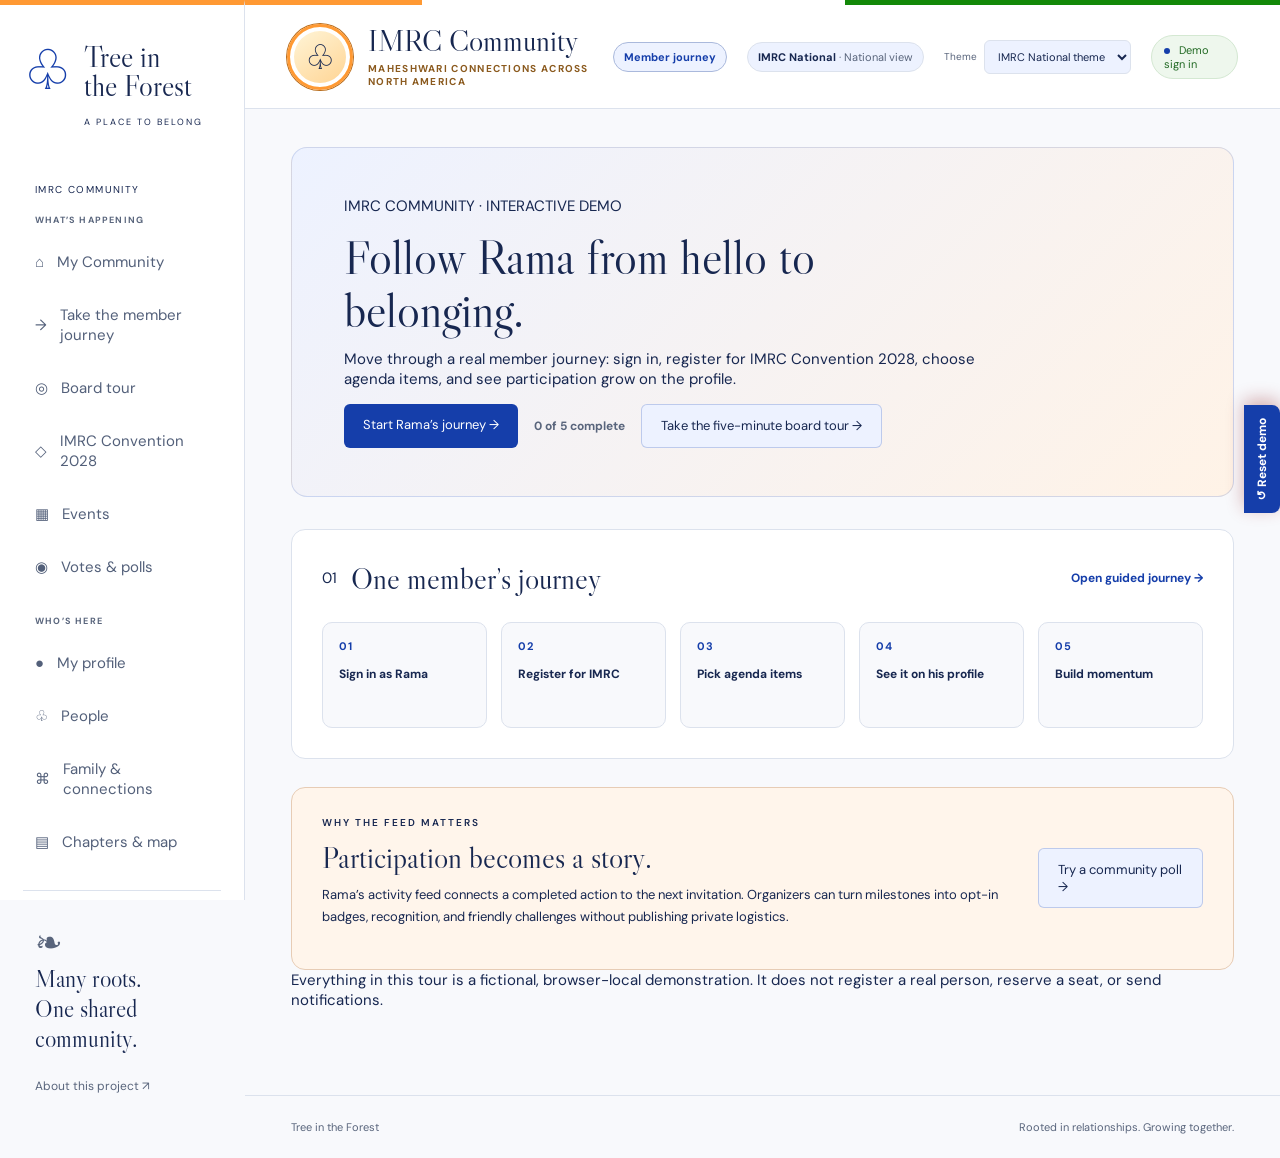
==== commit 3c8ccef4: "Journey updated with Review" ====
--- a/index.html
+++ b/index.html
@@ -1,4 +1,4 @@
 <!doctype html>
-<html lang="en"><head><meta charset="utf-8"><meta name="viewport" content="width=device-width, initial-scale=1"><meta name="theme-color" content="#153eaa"><meta name="description" content="Tree in the Forest — explore people, relationships, and gatherings through a Ramayana community demo."><title>Tree in the Forest · Community</title><link rel="icon" href="./favicon.svg" type="image/svg+xml"><link rel="stylesheet" href="./styles.css"><link rel="stylesheet" href="./themes.css"><link rel="stylesheet" href="./convention.css"><link rel="stylesheet" href="./convention-experience.css"><script src="./theme.js" defer></script><script src="./chapter-core.js" defer></script><script src="./chapter.js" defer></script><script src="./voting-core.js" defer></script><script src="./voting.js" defer></script><script src="./community-core.js" defer></script><script src="./member-store.js" defer></script><script src="./member-forms.js" defer></script><script src="./participation-core.js" defer></script><script src="./participation.js" defer></script><link rel="stylesheet" href="./recognition.css"><link rel="stylesheet" href="./help.css"><script src="./recognition-core.js" defer></script><script src="./recognition.js" defer></script><script src="./help-core.js" defer></script><script src="./help.js" defer></script><script src="./convention-experience.js" defer></script><script src="./engagement.js" defer></script><script src="./app.js" defer></script></head>
-<body><a class="skip" href="#main">Skip to content</a><button class="reset-tab" id="reset-demo-tab" type="button" title="Clear this browser's simulated session and return to the original demo baseline">↺ <span>Reset demo</span></button><aside class="sidebar"><a href="#home" class="brand"><span class="brand-icon">♧</span><span>Tree in<br>the Forest<small>A PLACE TO BELONG</small></span></a><div class="community-label">IMRC COMMUNITY</div><nav aria-label="Main navigation"><div class="nav-group"><span class="nav-group-title">What’s happening</span><a href="#home">⌂ <span>My Community</span></a><a href="#start">→ <span>Take the member journey</span></a><a href="#event/EV2028">◇ <span>IMRC Convention 2028</span></a><a href="#events">▦ <span>Events</span></a><a href="#votes">◉ <span>Votes & polls</span></a></div><div class="nav-group"><span class="nav-group-title">Who’s here</span><a href="#profile">● <span>My profile</span></a><a href="#people">♧ <span>People</span></a><a href="#connections">⌘ <span>Family & connections</span></a><a href="#chapters">▤ <span>Chapters & map</span></a></div></nav><div class="sidebar-bottom"><span class="seed">❧</span><p>Many roots.<br>One shared community.</p><a href="#about">About this project ↗</a></div></aside><div class="workspace"><header class="organization-header"><a href="#home" class="organization-brand"><span class="organization-seal" aria-hidden="true">♧</span><span><strong>IMRC Community</strong><small>Maheshwari connections across North America</small></span></a><span id="chapter-context" class="chapter-context" aria-live="polite"></span><span id="theme-picker"></span><a href="#login" class="demo-pill" id="demo-auth-link"><i></i> Demo sign in</a></header><main id="main" tabindex="-1"><p>Loading your community…</p></main><footer>Tree in the Forest <span>Rooted in relationships. Growing together.</span></footer></div></body></html>
+<html lang="en"><head><meta charset="utf-8"><meta name="viewport" content="width=device-width, initial-scale=1"><meta name="theme-color" content="#153eaa"><meta name="description" content="Tree in the Forest — explore people, relationships, and gatherings through a Ramayana community demo."><title>Tree in the Forest · Community</title><link rel="icon" href="./favicon.svg" type="image/svg+xml"><link rel="stylesheet" href="./styles.css"><link rel="stylesheet" href="./themes.css"><link rel="stylesheet" href="./convention.css"><link rel="stylesheet" href="./convention-experience.css"><link rel="stylesheet" href="./tour.css"><script src="./theme.js" defer></script><script src="./chapter-core.js" defer></script><script src="./chapter.js" defer></script><script src="./voting-core.js" defer></script><script src="./voting.js" defer></script><script src="./community-core.js" defer></script><script src="./member-store.js" defer></script><script src="./member-forms.js" defer></script><script src="./participation-core.js" defer></script><script src="./participation.js" defer></script><link rel="stylesheet" href="./recognition.css"><link rel="stylesheet" href="./help.css"><script src="./recognition-core.js" defer></script><script src="./recognition.js" defer></script><script src="./help-core.js" defer></script><script src="./help.js" defer></script><script src="./convention-experience.js" defer></script><script src="./engagement.js" defer></script><script src="./tour-core.js" defer></script><script src="./tour.js" defer></script><script src="./app.js" defer></script></head>
+<body><a class="skip" href="#main">Skip to content</a><button class="reset-tab" id="reset-demo-tab" type="button" title="Clear this browser's simulated session and return to the original demo baseline">↺ <span>Reset demo</span></button><aside class="sidebar"><a href="#home" class="brand"><span class="brand-icon">♧</span><span>Tree in<br>the Forest<small>A PLACE TO BELONG</small></span></a><div class="community-label">IMRC COMMUNITY</div><nav aria-label="Main navigation"><div class="nav-group"><span class="nav-group-title">What’s happening</span><a href="#home">⌂ <span>My Community</span></a><a href="#start">→ <span>Take the member journey</span></a><a href="#tour">◎ <span>Board tour</span></a><a href="#event/EV2028">◇ <span>IMRC Convention 2028</span></a><a href="#events">▦ <span>Events</span></a><a href="#votes">◉ <span>Votes & polls</span></a></div><div class="nav-group"><span class="nav-group-title">Who’s here</span><a href="#profile">● <span>My profile</span></a><a href="#people">♧ <span>People</span></a><a href="#connections">⌘ <span>Family & connections</span></a><a href="#chapters">▤ <span>Chapters & map</span></a></div></nav><div class="sidebar-bottom"><span class="seed">❧</span><p>Many roots.<br>One shared community.</p><a href="#about">About this project ↗</a></div></aside><div class="workspace"><header class="organization-header"><a href="#home" class="organization-brand"><span class="organization-seal" aria-hidden="true">♧</span><span><strong>IMRC Community</strong><small>Maheshwari connections across North America</small></span></a><span id="chapter-context" class="chapter-context" aria-live="polite"></span><span id="theme-picker"></span><a href="#login" class="demo-pill" id="demo-auth-link"><i></i> Demo sign in</a></header><main id="main" tabindex="-1"><p>Loading your community…</p></main><footer>Tree in the Forest <span>Rooted in relationships. Growing together.</span></footer></div></body></html>
 <script src="./routes-enhancements.js" defer></script>
--- a/tour.css
+++ b/tour.css
@@ -0,0 +1 @@
+.board-tour-layer{position:fixed;inset:0;z-index:1000;pointer-events:auto}.board-tour-spotlight{position:fixed;left:var(--tour-left);top:var(--tour-top);width:var(--tour-width);height:var(--tour-height);border:3px solid var(--accent);border-radius:14px;box-shadow:0 0 0 200vmax color-mix(in srgb,var(--ink) 78%,transparent);pointer-events:none;transition:left .2s ease,top .2s ease,width .2s ease,height .2s ease}.board-tour-centered{display:grid;place-items:center;background:color-mix(in srgb,var(--ink) 82%,transparent)}.board-tour-centered .board-tour-card{position:relative;left:auto;top:auto}.board-tour-card{position:fixed;left:var(--tour-card-left,50%);top:var(--tour-card-top,50%);width:min(460px,calc(100vw - 32px));max-height:calc(100vh - 32px);overflow:auto;padding:26px;border:1px solid var(--line);border-top:6px solid var(--accent);border-radius:14px;background:var(--surface);color:var(--ink);box-shadow:0 18px 55px color-mix(in srgb,var(--ink) 40%,transparent);pointer-events:auto}.board-tour-label{margin:0 0 9px;color:var(--action);font-size:11px;font-weight:800;letter-spacing:1.8px}.board-tour-card h2{margin:0 0 14px;font-size:30px;line-height:1.18}.board-tour-card p:not(.board-tour-label){font-size:16px;line-height:1.55}.board-tour-why{padding-top:14px;border-top:1px solid var(--line);font-weight:600}.board-tour-controls{display:flex;align-items:center;gap:10px;flex-wrap:wrap;margin-top:22px}.board-tour-controls .button{min-width:88px}.board-tour-skip{min-height:44px;border:0;background:transparent;color:var(--action);font-weight:700;text-decoration:underline}.board-tour-count{display:block;margin-top:14px;color:var(--muted);font-size:12px;font-weight:800;letter-spacing:.8px}.board-tour-surface{position:relative}.board-tour-prompts{margin-top:0}.board-tour-prompts strong{color:var(--ink)}.board-tour-chapter-poll{border-color:var(--accent)}.board-tour-loading{min-height:50vh;display:grid;place-items:center;color:var(--muted)}@media(max-width:640px){.board-tour-card,.board-tour-centered .board-tour-card{position:fixed;inset:auto 0 0;width:100%;max-height:min(62vh,560px);border-radius:16px 16px 0 0;padding:21px}.board-tour-card h2{font-size:25px}.board-tour-controls{position:sticky;bottom:-21px;margin:20px -21px -21px;padding:14px 21px;background:var(--surface);border-top:1px solid var(--line)}.board-tour-spotlight{transition:none}}@media(prefers-reduced-motion:reduce){.board-tour-spotlight{transition:none}}
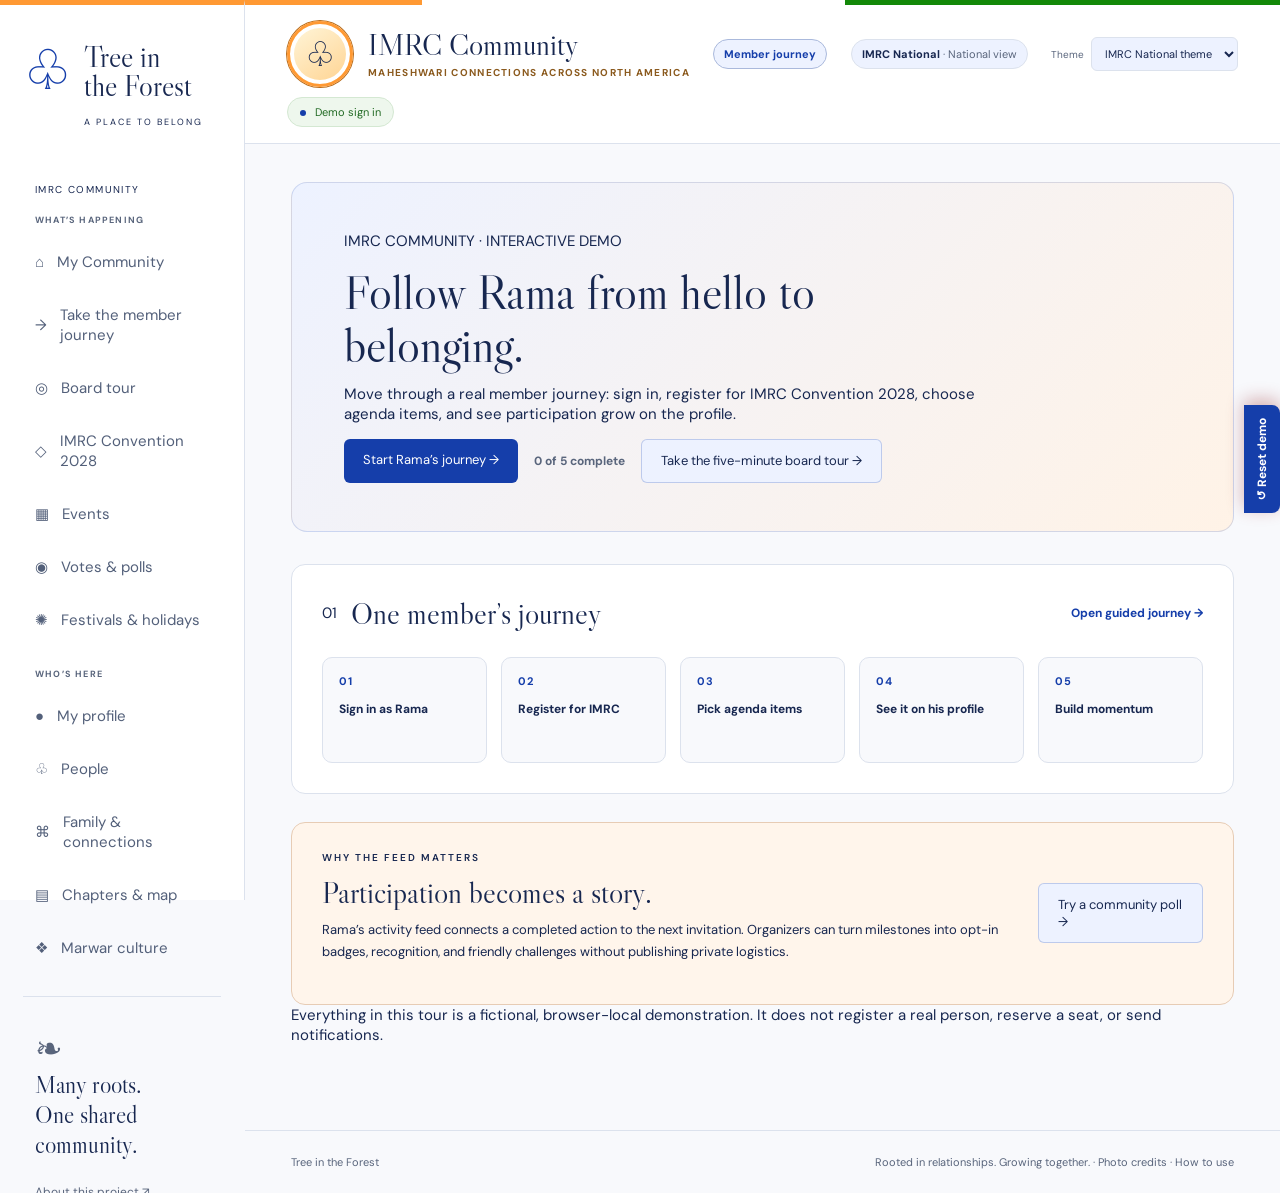
==== commit f971ac79: "Fix layout and hygiene issues from review - Load routes-enhancements.js inside <head> instead of aft" ====
--- a/index.html
+++ b/index.html
@@ -1,4 +1,3 @@
 <!doctype html>
-<html lang="en"><head><meta charset="utf-8"><meta name="viewport" content="width=device-width, initial-scale=1"><meta name="theme-color" content="#153eaa"><meta name="description" content="Tree in the Forest — explore people, relationships, and gatherings through a Ramayana community demo."><title>Tree in the Forest · Community</title><link rel="icon" href="./favicon.svg" type="image/svg+xml"><link rel="stylesheet" href="./styles.css"><link rel="stylesheet" href="./themes.css"><link rel="stylesheet" href="./convention.css"><link rel="stylesheet" href="./convention-experience.css"><link rel="stylesheet" href="./tour.css"><script src="./theme.js" defer></script><script src="./chapter-core.js" defer></script><script src="./chapter.js" defer></script><script src="./voting-core.js" defer></script><script src="./voting.js" defer></script><script src="./community-core.js" defer></script><script src="./member-store.js" defer></script><script src="./member-forms.js" defer></script><script src="./participation-core.js" defer></script><script src="./participation.js" defer></script><link rel="stylesheet" href="./recognition.css"><link rel="stylesheet" href="./help.css"><script src="./recognition-core.js" defer></script><script src="./recognition.js" defer></script><script src="./help-core.js" defer></script><script src="./help.js" defer></script><script src="./convention-experience.js" defer></script><script src="./engagement.js" defer></script><script src="./tour-core.js" defer></script><script src="./tour.js" defer></script><script src="./app.js" defer></script></head>
-<body><a class="skip" href="#main">Skip to content</a><button class="reset-tab" id="reset-demo-tab" type="button" title="Clear this browser's simulated session and return to the original demo baseline">↺ <span>Reset demo</span></button><aside class="sidebar"><a href="#home" class="brand"><span class="brand-icon">♧</span><span>Tree in<br>the Forest<small>A PLACE TO BELONG</small></span></a><div class="community-label">IMRC COMMUNITY</div><nav aria-label="Main navigation"><div class="nav-group"><span class="nav-group-title">What’s happening</span><a href="#home">⌂ <span>My Community</span></a><a href="#start">→ <span>Take the member journey</span></a><a href="#tour">◎ <span>Board tour</span></a><a href="#event/EV2028">◇ <span>IMRC Convention 2028</span></a><a href="#events">▦ <span>Events</span></a><a href="#votes">◉ <span>Votes & polls</span></a></div><div class="nav-group"><span class="nav-group-title">Who’s here</span><a href="#profile">● <span>My profile</span></a><a href="#people">♧ <span>People</span></a><a href="#connections">⌘ <span>Family & connections</span></a><a href="#chapters">▤ <span>Chapters & map</span></a></div></nav><div class="sidebar-bottom"><span class="seed">❧</span><p>Many roots.<br>One shared community.</p><a href="#about">About this project ↗</a></div></aside><div class="workspace"><header class="organization-header"><a href="#home" class="organization-brand"><span class="organization-seal" aria-hidden="true">♧</span><span><strong>IMRC Community</strong><small>Maheshwari connections across North America</small></span></a><span id="chapter-context" class="chapter-context" aria-live="polite"></span><span id="theme-picker"></span><a href="#login" class="demo-pill" id="demo-auth-link"><i></i> Demo sign in</a></header><main id="main" tabindex="-1"><p>Loading your community…</p></main><footer>Tree in the Forest <span>Rooted in relationships. Growing together.</span></footer></div></body></html>
-<script src="./routes-enhancements.js" defer></script>
+<html lang="en"><head><meta charset="utf-8"><meta name="viewport" content="width=device-width, initial-scale=1"><meta name="theme-color" content="#153eaa"><meta name="description" content="Tree in the Forest — explore people, relationships, and gatherings through a Ramayana community demo."><title>Tree in the Forest · Community</title><meta property="og:type" content="website"><meta property="og:title" content="Tree in the Forest · IMRC Community demo"><meta property="og:description" content="A public demo of an IMRC community site: people, events, a festival and holiday calendar, and Marwar culture."><meta property="og:image" content="./images/marwar/blue-city-800.webp"><meta name="twitter:card" content="summary_large_image"><link rel="icon" href="./favicon.svg" type="image/svg+xml"><link rel="stylesheet" href="./styles.css"><link rel="stylesheet" href="./themes.css"><link rel="stylesheet" href="./convention.css"><link rel="stylesheet" href="./convention-experience.css"><link rel="stylesheet" href="./tour.css"><link rel="stylesheet" href="./culture.css"><link rel="stylesheet" href="./observances.css"><link rel="stylesheet" href="./site-fixes.css"><script src="./theme.js" defer></script><script src="./chapter-core.js" defer></script><script src="./chapter.js" defer></script><script src="./voting-core.js" defer></script><script src="./voting.js" defer></script><script src="./community-core.js" defer></script><script src="./member-store.js" defer></script><script src="./member-forms.js" defer></script><script src="./participation-core.js" defer></script><script src="./participation.js" defer></script><link rel="stylesheet" href="./recognition.css"><link rel="stylesheet" href="./help.css"><script src="./recognition-core.js" defer></script><script src="./recognition.js" defer></script><script src="./help-core.js" defer></script><script src="./help.js" defer></script><script src="./convention-experience.js" defer></script><script src="./engagement.js" defer></script><script src="./tour-core.js" defer></script><script src="./tour.js" defer></script><script src="./culture.js" defer></script><script src="./observances.js" defer></script><script src="./app.js" defer></script><script src="./routes-enhancements.js" defer></script></head>
+<body><a class="skip" href="#main">Skip to content</a><button class="reset-tab" id="reset-demo-tab" type="button" title="Clear this browser's simulated session and return to the original demo baseline">↺ <span>Reset demo</span></button><aside class="sidebar"><a href="#home" class="brand"><span class="brand-icon">♧</span><span>Tree in<br>the Forest<small>A PLACE TO BELONG</small></span></a><div class="community-label">IMRC COMMUNITY</div><nav aria-label="Main navigation"><div class="nav-group"><span class="nav-group-title">What’s happening</span><a href="#home">⌂ <span>My Community</span></a><a href="#start">→ <span>Take the member journey</span></a><a href="#tour">◎ <span>Board tour</span></a><a href="#event/EV2028">◇ <span>IMRC Convention 2028</span></a><a href="#events">▦ <span>Events</span></a><a href="#votes">◉ <span>Votes & polls</span></a><a href="#observances">✺ <span>Festivals & holidays</span></a></div><div class="nav-group"><span class="nav-group-title">Who’s here</span><a href="#profile">● <span>My profile</span></a><a href="#people">♧ <span>People</span></a><a href="#connections">⌘ <span>Family & connections</span></a><a href="#chapters">▤ <span>Chapters & map</span></a><a href="#culture">❖ <span>Marwar culture</span></a></div></nav><div class="sidebar-bottom"><span class="seed">❧</span><p>Many roots.<br>One shared community.</p><a href="#about">About this project ↗</a></div></aside><div class="workspace"><header class="organization-header"><a href="#home" class="organization-brand"><span class="organization-seal" aria-hidden="true">♧</span><span><strong>IMRC Community</strong><small>Maheshwari connections across North America</small></span></a><span id="chapter-context" class="chapter-context" aria-live="polite"></span><span id="theme-picker"></span><a href="#login" class="demo-pill" id="demo-auth-link"><i></i> Demo sign in</a></header><main id="main" tabindex="-1"><p>Loading your community…</p></main><footer>Tree in the Forest <span>Rooted in relationships. Growing together. · <a href="#credits">Photo credits</a> · <a href="https://github.com/PBahethi/imrc-community-site/blob/main/docs/HOW-TO-USE.md" target="_blank" rel="noopener">How to use</a></span></footer></div></body></html>
--- a/culture.css
+++ b/culture.css
@@ -0,0 +1,24 @@
+.sr-only{position:absolute;width:1px;height:1px;padding:0;margin:-1px;overflow:hidden;clip:rect(0,0,0,0);white-space:nowrap;border:0}
+.culture-hero{position:relative;border-radius:14px;overflow:hidden;min-height:420px;display:flex;align-items:flex-end;background:#1d2b4f;color:#fff}
+.culture-hero>img{position:absolute;inset:0;width:100%;height:100%;object-fit:cover}
+.culture-hero::after{content:"";position:absolute;inset:0;background:linear-gradient(180deg,rgba(10,16,35,.25) 0%,rgba(10,16,35,.55) 40%,rgba(10,16,35,.88) 100%)}
+.culture-hero-copy{position:relative;z-index:1;padding:40px;max-width:640px}
+.culture-hero-copy .eyebrow{color:#ffd9a8}
+.culture-hero-copy h1{color:#fff}
+.culture-hero-copy p{line-height:1.7;font-size:15px}
+.culture-hero-credit{position:absolute;z-index:1;right:14px;bottom:8px;margin:0;font-size:11px;color:#f1f1f1;text-shadow:0 1px 2px #000}
+.culture-hero-credit a,.culture-card small a,.credits-table a,.culture-note a{text-decoration:underline}
+.culture-grid{display:grid;grid-template-columns:repeat(auto-fill,minmax(260px,1fr));gap:18px}
+.culture-card{margin:0;background:#fff;border:1px solid var(--line);border-radius:12px;overflow:hidden;display:flex;flex-direction:column}
+.culture-card img{display:block;width:100%;height:220px;object-fit:cover;background:var(--cream)}
+.culture-card figcaption{padding:14px 16px 16px;font-size:13px;line-height:1.6}
+.culture-card figcaption span[lang]{color:var(--muted);margin-left:4px}
+.culture-caption{display:block;margin:6px 0 8px;color:var(--ink)}
+.culture-card small{display:block;color:var(--muted);font-size:11px}
+.culture-note{margin-top:26px;font-size:12px;color:var(--muted);line-height:1.7}
+.credits-table-wrap{overflow-x:auto;margin-top:20px}
+.credits-table{border-collapse:collapse;width:100%;background:#fff;font-size:13px}
+.credits-table th,.credits-table td{border-bottom:1px solid var(--line);padding:10px 12px;text-align:left;vertical-align:middle}
+.credits-table tbody th{display:flex;align-items:center;gap:12px;font-weight:600}
+.credits-table img{border-radius:6px;object-fit:cover;height:64px}
+@media(max-width:700px){.culture-hero{min-height:360px}.culture-hero-copy{padding:24px}.culture-hero-credit{position:relative;right:auto;bottom:auto;padding:0 24px 12px}.culture-hero{flex-direction:column;justify-content:flex-end;align-items:stretch}}
--- a/observances.css
+++ b/observances.css
@@ -0,0 +1,40 @@
+.obs-toolbar{display:flex;flex-wrap:wrap;gap:16px;align-items:flex-end;justify-content:space-between;margin:24px 0 18px}
+.obs-filters{border:0;padding:0;margin:0;display:flex;flex-wrap:wrap;gap:8px}
+.obs-filters legend{font-size:11px;letter-spacing:1.5px;text-transform:uppercase;color:var(--muted);margin-bottom:8px}
+.obs-filter{display:inline-flex;align-items:center;gap:6px;border:1px solid var(--line);background:#fff;border-radius:30px;padding:8px 12px;font-size:12px;cursor:pointer}
+.obs-filter input{flex:none;min-width:0;width:16px;height:16px;padding:0;margin:0}
+.obs-filter span[lang],.obs-hindi,.obs-monthbar span[lang],.obs-month-group h2 span[lang]{color:var(--muted);font-weight:400}
+.obs-views{display:flex;gap:8px}.obs-views [aria-pressed="true"]{background:var(--green);color:#fff;border-color:var(--green)}
+.obs-monthbar{display:flex;align-items:center;justify-content:space-between;gap:12px;margin:8px 0 14px}.obs-monthbar h2{margin:0;text-align:center}
+.obs-grid{width:100%;table-layout:fixed;border-collapse:collapse;background:#fff;border:1px solid var(--line)}
+.obs-grid th{font-size:11px;letter-spacing:1px;color:var(--muted);padding:8px;border-bottom:1px solid var(--line)}
+.obs-grid td{vertical-align:top;height:96px;padding:6px;border:1px solid var(--line)}
+.obs-pad{background:#f6f7fa}.obs-wd{display:none}.obs-day{display:block;font-size:12px;color:var(--muted);margin-bottom:4px}
+.obs-today{box-shadow:inset 0 0 0 2px var(--green)}.obs-today .obs-day{color:var(--green);font-weight:700}
+.obs-chip{display:block;font-size:11px;line-height:1.3;padding:3px 6px;margin-bottom:3px;border-radius:4px;overflow:hidden;text-overflow:ellipsis;white-space:nowrap;border-left:3px solid currentColor}
+.obs-chip.is-tentative{border-left-style:dashed}
+.cat-festival{--cat:#8a3a0c}.cat-jain{--cat:#563a7d}.cat-rajasthan{--cat:#0b5458}.cat-us-holiday{--cat:#1e3a9a}.cat-india-holiday{--cat:#0b5e07}
+.obs-chip,.obs-tag{color:var(--cat);background:color-mix(in srgb,var(--cat) 10%,#fff)}
+.obs-filter{border-left:4px solid var(--cat)}
+.obs-this-month{margin-top:28px}
+.obs-list{list-style:none;padding:0;margin:0;display:grid;gap:10px}
+.obs-item{display:grid;grid-template-columns:190px 1fr;gap:18px;background:#fff;border:1px solid var(--line);border-left:4px solid var(--cat);border-radius:10px;padding:16px 18px;transition:box-shadow .3s}
+.obs-item h3{margin:0 0 6px}.obs-item p{margin:0 0 6px;font-size:13px;line-height:1.6}
+.obs-date{font-size:13px;font-weight:600;color:var(--ink)}
+.obs-meta{display:flex;gap:8px;flex-wrap:wrap}.obs-tag{font-size:11px;padding:2px 8px;border-radius:20px}
+.obs-badge{font-size:11px;padding:2px 8px;border-radius:20px;border:1px dashed #9a6b00;color:#7a5200;background:#fff7e0}
+.obs-note{color:var(--muted)}.obs-source a{font-size:12px;text-decoration:underline}
+.obs-flash{box-shadow:0 0 0 3px var(--saffron,#ff9933)}
+.obs-month-group{margin-top:26px}.obs-month-group h2{font-size:24px}
+.obs-subscribe{margin-top:30px;background:#fff;border:1px solid var(--line);border-radius:10px;padding:16px 20px}
+.obs-subscribe summary{cursor:pointer;font-weight:600}
+.obs-subscribe ul{list-style:none;padding:0;margin:10px 0 0;display:grid;gap:8px}
+.obs-subscribe li{display:flex;flex-wrap:wrap;gap:14px;align-items:center;font-size:13px}.obs-subscribe li span{min-width:150px;font-weight:600}
+.obs-subscribe a{text-decoration:underline}
+.obs-legend{margin-top:16px;font-size:12px;color:var(--muted)}
+@media(max-width:700px){
+ .obs-grid thead{display:none}.obs-grid,.obs-grid tbody,.obs-grid tr,.obs-grid td{display:block;width:100%}
+ .obs-grid td.no-events,.obs-grid td.obs-pad{display:none}.obs-grid td{height:auto;border-width:0 0 1px}
+ .obs-wd{display:inline}.obs-grid td .obs-day{font-weight:600;color:var(--ink)}
+ .obs-item{grid-template-columns:1fr;gap:6px}.obs-monthbar h2{font-size:20px}
+}
--- a/site-fixes.css
+++ b/site-fixes.css
@@ -0,0 +1,13 @@
+/* Small layout and accessibility fixes from the October 2026 review. */
+/* #main receives programmatic focus after each route change (and from the skip link);
+   the outline around the whole content area was distracting and did not mark a control. */
+main:focus{outline:none}
+/* The organization brand could be squeezed under the chapter/theme controls
+   (seen at 1280px when signed in, and on phones); let the header wrap instead. */
+.organization-header{flex-wrap:wrap;row-gap:10px}
+.organization-brand{flex-shrink:0}
+@media(max-width:700px){
+ .organization-header{flex-wrap:wrap;row-gap:10px}
+ .organization-brand{flex:1 1 100%;min-width:0}
+ .organization-brand small{overflow-wrap:anywhere}
+}
